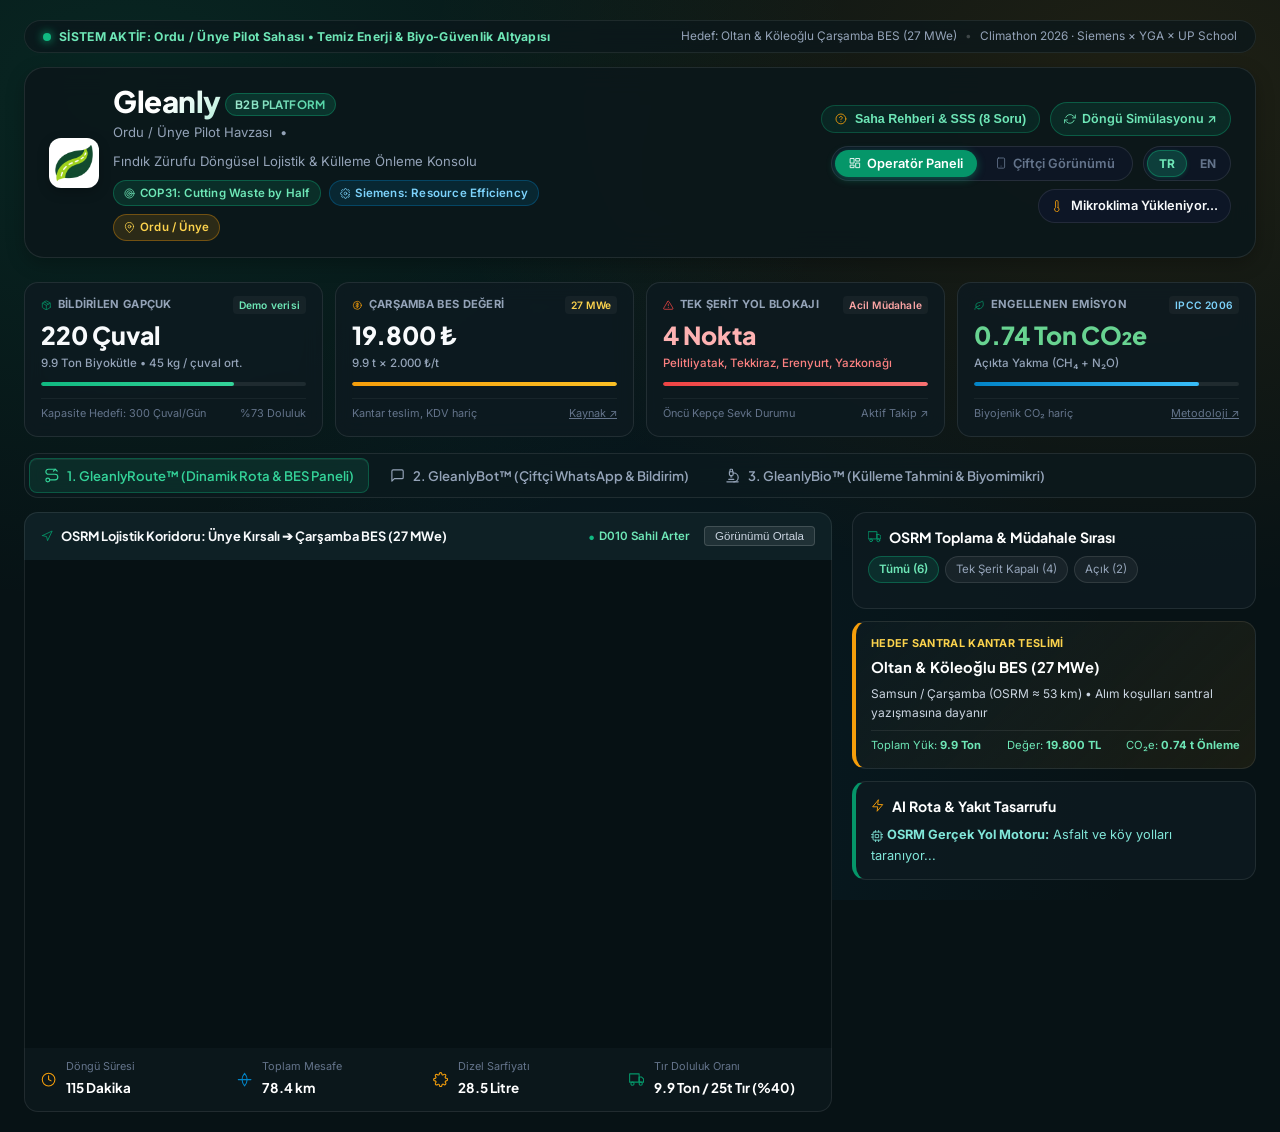
==== src/index.html @ 8cf4d1bd "feat: rename project to Gleanly with new logo and planning docs" ====
<!DOCTYPE html>
<html lang="tr">
<head>
    <meta charset="UTF-8">
    <meta name="viewport" content="width=device-width, initial-scale=1.0">
    <title>Gleanly | Tarımsal Atık Lojistiği ve Külleme Erken Uyarı Platformu</title>
    
    <!-- Favicon -->
    <link rel="icon" type="image/png" href="assets/logo.png">

    <!-- Leaflet CSS (Açık Kaynak Harita - Sıfır Token) -->
    <link rel="stylesheet" href="https://unpkg.com/leaflet@1.9.4/dist/leaflet.css" integrity="sha256-p4NxAoJBhIIN+hmNHrzRCf9tD/miZyoHS5obTRR9BMY=" crossorigin=""/>
    
    <!-- CSS Stilleri (Modüler Mimari Master Entrypoint) -->
    <link rel="stylesheet" href="css/style.css">
</head>
<body>

    <div class="container">
        
        <!-- Üst Kurumsal Durum Şeridi (B2B Canlı Sistem Göstergesi) -->
        <div class="system-status-bar">
            <div class="status-badge-live">
                <span class="live-dot"></span>
                <span data-i18n="system_status">SİSTEM AKTİF: Ordu / Ünye Pilot Sahası • Temiz Enerji & Biyo-Güvenlik Altyapısı</span>
            </div>
            <div class="status-partners">
                <span data-i18n="partner_bes">Hedef: Oltan & Köleoğlu Çarşamba BES (27 MWe)</span>
                <span class="sep">•</span>
                <span data-i18n="protocol">Climathon 2026 · Siemens × YGA × UP School</span>
            </div>
        </div>

        <!-- Üst Başlık & Marka & Rol Seçici -->
        <header class="app-header">
            <div class="brand-wrapper">
                <img src="assets/logo.png" alt="Gleanly Logo" class="brand-logo-img">
                <div>
                    <h1 class="brand-title">
                        Gleanly
                        <span style="font-size:0.72rem; vertical-align:middle; background:rgba(16,185,129,0.18); border:1px solid rgba(16,185,129,0.35); color:#6EE7B7; padding:3px 9px; border-radius:12px; font-weight:700; letter-spacing:0.4px;">B2B PLATFORM</span>
                    </h1>
                    <p class="brand-subtitle" data-i18n="brand_subtitle">
                        <span>Ordu / Ünye Pilot Havzası</span>
                        <span>•</span>
                        <span>Fındık Zürufu Döngüsel Lojistik & Külleme Önleme Konsolu</span>
                    </p>
                    <div class="brand-badges">
                        <span class="badge badge-cop">
                            <svg class="icon-svg sm" viewBox="0 0 24 24"><circle cx="12" cy="12" r="10"></circle><circle cx="12" cy="12" r="6"></circle><circle cx="12" cy="12" r="2"></circle></svg>
                            <span>COP31: Cutting Waste by Half</span>
                        </span>
                        <span class="badge badge-siemens">
                            <svg class="icon-svg sm" viewBox="0 0 24 24"><circle cx="12" cy="12" r="3"></circle><path d="M19.4 15a1.65 1.65 0 0 0 .33 1.82l.06.06a2 2 0 0 1 0 2.83 2 2 0 0 1-2.83 0l-.06-.06a1.65 1.65 0 0 0-1.82-.33 1.65 1.65 0 0 0-1 1.51V21a2 2 0 0 1-2 2 2 2 0 0 1-2-2v-.09A1.65 1.65 0 0 0 9 19.4a1.65 1.65 0 0 0-1.82.33l-.06.06a2 2 0 0 1-2.83 0 2 2 0 0 1 0-2.83l.06-.06a1.65 1.65 0 0 0 .33-1.82 1.65 1.65 0 0 0-1.51-1H3a2 2 0 0 1-2-2 2 2 0 0 1 2-2h.09A1.65 1.65 0 0 0 4.6 9a1.65 1.65 0 0 0-.33-1.82l-.06-.06a2 2 0 0 1 0-2.83 2 2 0 0 1 2.83 0l.06.06a1.65 1.65 0 0 0 1.82.33H9a1.65 1.65 0 0 0 1-1.51V3a2 2 0 0 1 2-2 2 2 0 0 1 2 2v.09a1.65 1.65 0 0 0 1 1.51 1.65 1.65 0 0 0 1.82-.33l.06-.06a2 2 0 0 1 2.83 0 2 2 0 0 1 0 2.83l-.06.06a1.65 1.65 0 0 0-.33 1.82V9a1.65 1.65 0 0 0 1.51 1H21a2 2 0 0 1 2 2 2 2 0 0 1-2 2h-.09a1.65 1.65 0 0 0-1.51 1z"></path></svg>
                            <span>Siemens: Resource Efficiency</span>
                        </span>
                        <span class="badge badge-unye">
                            <svg class="icon-svg sm" viewBox="0 0 24 24"><path d="M21 10c0 7-9 13-9 13s-9-6-9-13a9 9 0 0 1 18 0z"></path><circle cx="12" cy="10" r="3"></circle></svg>
                            <span>Ordu / Ünye</span>
                        </span>
                    </div>
                </div>
            </div>

            <div class="header-right-controls">
                <div style="display:flex; align-items:center; gap:10px; flex-wrap:wrap; justify-content:flex-end;">
                    <!-- Bilgi Merkezi & SSS Butonu -->
                    <button class="btn-faq-trigger" id="btn-open-faq" onclick="window.openFaqModal(true)">
                        <svg class="icon-svg sm accent-amber" viewBox="0 0 24 24"><circle cx="12" cy="12" r="10"></circle><path d="M9.09 9a3 3 0 0 1 5.83 1c0 2-3 3-3 3"></path><line x1="12" y1="17" x2="12.01" y2="17"></line></svg>
                        <span data-i18n="btn_faq">Saha Rehberi & SSS</span>
                    </button>

                    <!-- İnteraktif Döngü Simülasyonu Butonu -->
                    <a href="simulasyon.html" target="_blank" class="btn-faq-trigger" style="text-decoration:none; display:inline-flex; align-items:center; gap:6px; background:rgba(16,185,129,0.12); border:1px solid rgba(16,185,129,0.35); color:#6EE7B7;">
                        <svg class="icon-svg sm" viewBox="0 0 24 24"><polyline points="23 4 23 10 17 10"></polyline><polyline points="1 20 1 14 7 14"></polyline><path d="M3.51 9a9 9 0 0 1 14.85-3.36L23 10M1 14l4.64 4.36A9 9 0 0 0 20.49 15"></path></svg>
                        <span>Döngü Simülasyonu ↗</span>
                    </a>

                    <!-- Rol Değiştirici (Jüri için Hızlı Deneyim) -->
                    <div class="role-switcher-container">
                        <button class="role-btn active" id="role-operator-btn" onclick="switchRole('operator')">
                            <svg class="icon-svg sm" viewBox="0 0 24 24"><rect x="3" y="3" width="7" height="9"></rect><rect x="14" y="3" width="7" height="5"></rect><rect x="14" y="12" width="7" height="9"></rect><rect x="3" y="16" width="7" height="5"></rect></svg>
                            <span data-i18n="role_operator">Operatör Paneli</span>
                        </button>
                        <button class="role-btn" id="role-farmer-btn" onclick="switchRole('farmer')">
                            <svg class="icon-svg sm" viewBox="0 0 24 24"><rect x="5" y="2" width="14" height="20" rx="2" ry="2"></rect><line x1="12" y1="18" x2="12.01" y2="18"></line></svg>
                            <span data-i18n="role_farmer">Çiftçi Görünümü</span>
                        </button>
                    </div>

                    <!-- Dil Seçici (TR / EN) -->
                    <div class="lang-toggle-container">
                        <button class="lang-btn active" id="lang-btn-tr" onclick="window.switchLanguage('tr')">TR</button>
                        <button class="lang-btn" id="lang-btn-en" onclick="window.switchLanguage('en')">EN</button>
                    </div>
                </div>

                <!-- Canlı Hava Durumu Çipi -->
                <div id="weather-badge">
                    <div class="weather-chip">
                        <svg class="icon-svg sm accent-amber" viewBox="0 0 24 24"><path d="M14 14.76V3.5a2.5 2.5 0 0 0-5 0v11.26a4.5 4.5 0 1 0 5 0z"></path></svg>
                        <span>Mikroklima Yükleniyor...</span>
                    </div>
                </div>
            </div>
        </header>

        <!-- KPI / Metrik Kartları (B2B Zenginleştirilmiş) -->
        <section class="kpi-grid">
            <div class="kpi-card">
                <div class="kpi-header-row">
                    <div class="kpi-label">
                        <svg class="icon-svg sm accent-green" viewBox="0 0 24 24"><line x1="16.5" y1="9.4" x2="7.5" y2="4.21"></line><path d="M21 16V8a2 2 0 0 0-1-1.73l-7-4a2 2 0 0 0-2 0l-7 4A2 2 0 0 0 3 8v8a2 2 0 0 0 1 1.73l7 4a2 2 0 0 0 2 0l7-4A2 2 0 0 0 21 16z"></path><polyline points="3.27 6.96 12 12.01 20.73 6.96"></polyline><line x1="12" y1="22.08" x2="12" y2="12"></line></svg>
                        <span>Bildirilen Gapçuk</span>
                    </div>
                    <span class="kpi-pill green">Demo verisi</span>
                </div>
                <div class="kpi-value" id="metric-sacks">220 Çuval</div>
                <div class="kpi-subtext" id="metric-tons">9.9 Ton Biyokütle • 45 kg / çuval ort.</div>
                <div class="kpi-progress-bar"><div class="kpi-progress-fill" style="width: 73%;"></div></div>
                <div class="kpi-footer-meta"><span>Kapasite Hedefi: 300 Çuval/Gün</span><span>%73 Doluluk</span></div>
            </div>

            <div class="kpi-card">
                <div class="kpi-header-row">
                    <div class="kpi-label">
                        <svg class="icon-svg sm accent-amber" viewBox="0 0 24 24"><circle cx="12" cy="12" r="9"></circle><path d="M12 7v10M9 9.5c0-1.4 1.3-2.5 3-2.5s3 1.1 3 2.5c0 2.5-6 1.5-6 4s1.3 2.5 3 2.5 3-1.1 3-2.5"></path></svg>
                        <span>Çarşamba BES Değeri</span>
                    </div>
                    <span class="kpi-pill amber">27 MWe</span>
                </div>
                <div class="kpi-value" id="metric-val-tl">19.800 ₺</div>
                <div class="kpi-subtext" id="metric-val-usd">9.9 t × 2.000 ₺/t</div>
                <div class="kpi-progress-bar"><div class="kpi-progress-fill" style="width: 100%; background:linear-gradient(90deg, #F59E0B, #FBBF24);"></div></div>
                <div class="kpi-footer-meta"><span>Kantar teslim, KDV hariç</span><a href="kaynakca.html#d-fiyat" target="_blank" rel="noopener noreferrer" style="color:inherit;">Kaynak ↗</a></div>
            </div>

            <div class="kpi-card">
                <div class="kpi-header-row">
                    <div class="kpi-label">
                        <svg class="icon-svg sm accent-red" viewBox="0 0 24 24"><path d="M10.29 3.86L1.82 18a2 2 0 0 0 1.71 3h16.94a2 2 0 0 0 1.71-3L13.71 3.86a2 2 0 0 0-3.42 0z"></path><line x1="12" y1="9" x2="12" y2="13"></line><line x1="12" y1="17" x2="12.01" y2="17"></line></svg>
                        <span>Tek Şerit Yol Blokajı</span>
                    </div>
                    <span class="kpi-pill red">Acil Müdahale</span>
                </div>
                <div class="kpi-value" id="metric-road-blocked" style="color:#FEB2B2;">4 Nokta</div>
                <div class="kpi-subtext" style="color:#FC8181;">Pelitliyatak, Tekkiraz, Erenyurt, Yazkonağı</div>
                <div class="kpi-progress-bar"><div class="kpi-progress-fill" style="width: 100%; background:linear-gradient(90deg, #EF4444, #F87171);"></div></div>
                <div class="kpi-footer-meta"><span>Öncü Kepçe Sevk Durumu</span><span>Aktif Takip ↗</span></div>
            </div>

            <div class="kpi-card">
                <div class="kpi-header-row">
                    <div class="kpi-label">
                        <svg class="icon-svg sm accent-green" viewBox="0 0 24 24"><path d="M11 20A7 7 0 0 1 9.8 6.1C15.5 5 17 4.48 19 2c1 2 2 4.18 2 8 0 5.5-4.78 10-10 10Z"></path><path d="M2 21c0-3 1.85-5.36 5.08-6C9.5 14.52 12 13 13 12"></path></svg>
                        <span>Engellenen Emisyon</span>
                    </div>
                    <span class="kpi-pill blue">IPCC 2006</span>
                </div>
                <div class="kpi-value" id="metric-co2" style="color:#68D391;">0.74 Ton CO₂e</div>
                <div class="kpi-subtext">Açıkta Yakma (CH₄ + N₂O)</div>
                <div class="kpi-progress-bar"><div class="kpi-progress-fill" style="width: 85%; background:linear-gradient(90deg, #0284C7, #38BDF8);"></div></div>
                <div class="kpi-footer-meta"><span>Biyojenik CO₂ hariç</span><a href="kaynakca.html#d-co2" target="_blank" rel="noopener noreferrer" style="color:inherit;">Metodoloji ↗</a></div>
            </div>
        </section>

        <!-- Tab Butonları -->
        <nav class="tabs-nav">
            <button class="tab-btn active" data-target="tab-operator" id="tab-btn-operator">
                <svg class="icon-svg" viewBox="0 0 24 24"><circle cx="6" cy="19" r="3"></circle><path d="M9 19h8.5a4.5 4.5 0 0 0 0-9H7a4 4 0 0 1 0-8h11"></path><polyline points="15 5 18 2 21 5"></polyline></svg>
                <span>1. GleanlyRoute™ (Dinamik Rota & BES Paneli)</span>
            </button>
            <button class="tab-btn" data-target="tab-farmer" id="tab-btn-farmer">
                <svg class="icon-svg" viewBox="0 0 24 24"><path d="M21 15a2 2 0 0 1-2 2H7l-4 4V5a2 2 0 0 1 2-2h14a2 2 0 0 1 2 2z"></path></svg>
                <span>2. GleanlyBot™ (Çiftçi WhatsApp & Bildirim)</span>
            </button>
            <button class="tab-btn" data-target="tab-disease" id="tab-btn-disease">
                <svg class="icon-svg" viewBox="0 0 24 24"><path d="M6 18h8"></path><path d="M3 22h18"></path><path d="M14 22a7 7 0 1 0 0-14h-1"></path><path d="M9 14h2"></path><path d="M9 12a2 2 0 0 1-2-2V6h6v4a2 2 0 0 1-2 2Z"></path><path d="M12 6V3a1 1 0 0 0-1-1H9a1 1 0 0 0-1 1v3"></path></svg>
                <span>3. GleanlyBio™ (Külleme Tahmini & Biyomimikri)</span>
            </button>
        </nav>

        <!-- ============================================== -->
        <!-- TAB 1: OPERATÖR PANELİ & OSRM GERÇEK HARİTA    -->
        <!-- ============================================== -->
        <div id="tab-operator" class="tab-content active">
            <div class="map-layout">
                <!-- Gerçek Harita ve Telemetri Kolonu -->
                <div class="map-view-column">
                    <div class="map-header-bar">
                        <div class="map-header-title">
                            <svg class="icon-svg sm accent-green" viewBox="0 0 24 24"><polygon points="3 11 22 2 13 21 11 13 3 11"></polygon></svg>
                            <span>OSRM Lojistik Koridoru: Ünye Kırsalı ➔ Çarşamba BES (27 MWe)</span>
                        </div>
                        <div class="map-header-tags">
                            <span class="tag-corridor">D010 Sahil Arter</span>
                            <button class="btn-center-map" id="btn-recenter-map">Görünümü Ortala</button>
                        </div>
                    </div>

                    <div id="map" class="map-container"></div>

                    <div class="map-telemetry-bar">
                        <div class="telemetry-item">
                            <svg class="icon-svg sm accent-amber" viewBox="0 0 24 24"><circle cx="12" cy="12" r="10"></circle><polyline points="12 6 12 12 16 14"></polyline></svg>
                            <div>
                                <small data-i18n="telemetry_cycle">Döngü Süresi</small>
                                <strong id="telemetry-cycle-time">115 Dakika</strong>
                            </div>
                        </div>
                        <div class="telemetry-item">
                            <svg class="icon-svg sm accent-blue" viewBox="0 0 24 24"><line x1="2" y1="12" x2="22" y2="12"></line><path d="M12 2a15.3 15.3 0 0 1 4 10 15.3 15.3 0 0 1-4 10 15.3 15.3 0 0 1-4-10 15.3 15.3 0 0 1 4-10z"></path></svg>
                            <div>
                                <small data-i18n="telemetry_distance">Toplam Mesafe</small>
                                <strong id="telemetry-distance">78.4 km</strong>
                            </div>
                        </div>
                        <div class="telemetry-item">
                            <svg class="icon-svg sm accent-amber" viewBox="0 0 24 24"><path d="M19.4 15a1.65 1.65 0 0 0 .33 1.82l.06.06a2 2 0 0 1 0 2.83 2 2 0 0 1-2.83 0l-.06-.06a1.65 1.65 0 0 0-1.82-.33 1.65 1.65 0 0 0-1 1.51V21a2 2 0 0 1-2 2 2 2 0 0 1-2-2v-.09A1.65 1.65 0 0 0 9 19.4a1.65 1.65 0 0 0-1.82.33l-.06.06a2 2 0 0 1-2.83 0 2 2 0 0 1 0-2.83l.06-.06a1.65 1.65 0 0 0 .33-1.82 1.65 1.65 0 0 0-1.51-1H3a2 2 0 0 1-2-2 2 2 0 0 1 2-2h.09A1.65 1.65 0 0 0 4.6 9a1.65 1.65 0 0 0-.33-1.82l-.06-.06a2 2 0 0 1 0-2.83 2 2 0 0 1 2.83 0l.06.06a1.65 1.65 0 0 0 1.82.33H9a1.65 1.65 0 0 0 1-1.51V3a2 2 0 0 1 2-2 2 2 0 0 1 2 2v.09a1.65 1.65 0 0 0 1 1.51 1.65 1.65 0 0 0 1.82-.33l.06-.06a2 2 0 0 1 2.83 0 2 2 0 0 1 0 2.83l-.06.06a1.65 1.65 0 0 0-.33 1.82V9a1.65 1.65 0 0 0 1.51 1H21a2 2 0 0 1 2 2 2 2 0 0 1-2 2h-.09a1.65 1.65 0 0 0-1.51 1z"></path></svg>
                            <div>
                                <small data-i18n="telemetry_diesel">Dizel Sarfiyatı</small>
                                <strong id="telemetry-diesel">28.5 Litre</strong>
                            </div>
                        </div>
                        <div class="telemetry-item">
                            <svg class="icon-svg sm accent-green" viewBox="0 0 24 24"><rect x="1" y="3" width="15" height="13"></rect><polygon points="16 8 20 8 23 11 23 16 16 16 16 8"></polygon><circle cx="5.5" cy="18.5" r="2.5"></circle><circle cx="18.5" cy="18.5" r="2.5"></circle></svg>
                            <div>
                                <small data-i18n="telemetry_truck">Filo Taşıma Kapasitesi</small>
                                <strong id="telemetry-truck-load">9.9 Ton / 25t Tır (%40)</strong>
                            </div>
                        </div>
                    </div>
                </div>

                <!-- Harita Yan Paneli -->
                <div class="map-sidebar">
                    <div class="sidebar-card">
                        <h4>
                            <svg class="icon-svg sm accent-green" viewBox="0 0 24 24"><rect x="1" y="3" width="15" height="13"></rect><polygon points="16 8 20 8 23 11 23 16 16 16 16 8"></polygon><circle cx="5.5" cy="18.5" r="2.5"></circle><circle cx="18.5" cy="18.5" r="2.5"></circle></svg>
                            <span>OSRM Toplama & Müdahale Sırası</span>
                        </h4>

                        <!-- Durak Filtreleri -->
                        <div class="sidebar-filter-row">
                            <span class="filter-chip active">Tümü (6)</span>
                            <span class="filter-chip">Tek Şerit Kapalı (4)</span>
                            <span class="filter-chip">Açık (2)</span>
                        </div>

                        <div class="timeline-container" id="route-timeline-list">
                            <!-- JS ile sıralı duraklar (#1, #2...) eklenecek -->
                        </div>
                    </div>

                    <!-- Hedef Santral Kantar Teslim Özeti -->
                    <div class="sidebar-card" style="border-left: 4px solid var(--accent-amber); background: linear-gradient(135deg, rgba(13,27,32,0.95) 0%, rgba(245,158,11,0.08) 100%);">
                        <div style="font-size:0.68rem; color:#FCD34D; font-weight:700; text-transform:uppercase; letter-spacing:0.3px; margin-bottom:4px;">Hedef Santral Kantar Teslimi</div>
                        <h4 style="margin:0 0 4px 0; font-size:0.92rem; color:#FFFFFF;">Oltan & Köleoğlu BES (27 MWe)</h4>
                        <p style="font-size:0.75rem; color:#CBD5E1; margin:0 0 8px 0;">Samsun / Çarşamba (OSRM ≈ 53 km) • Alım koşulları santral yazışmasına dayanır</p>
                        <div style="display:flex; justify-content:space-between; font-size:0.7rem; color:#6EE7B7; border-top:1px solid rgba(255,255,255,0.08); padding-top:6px;">
                            <span>Toplam Yük: <strong>9.9 Ton</strong></span>
                            <span>Değer: <strong>19.800 TL</strong></span>
                            <span>CO₂e: <strong>0.74 t Önleme</strong></span>
                        </div>
                    </div>

                    <div class="sidebar-card" style="border-left: 4px solid var(--primary);">
                        <h4>
                            <svg class="icon-svg sm accent-amber" viewBox="0 0 24 24"><polygon points="13 2 3 14 12 14 11 22 21 10 12 10 13 2"></polygon></svg>
                            <span>AI Rota & Yakıt Tasarrufu</span>
                        </h4>
                        <p id="ai-route-info" style="font-size:0.8rem; color:#81E6D9;">
                            <svg class="icon-svg sm" viewBox="0 0 24 24"><rect x="4" y="4" width="16" height="16" rx="2"></rect><rect x="9" y="9" width="6" height="6"></rect><line x1="9" y1="1" x2="9" y2="4"></line><line x1="15" y1="1" x2="15" y2="4"></line><line x1="9" y1="20" x2="9" y2="23"></line><line x1="15" y1="20" x2="15" y2="23"></line><line x1="20" y1="9" x2="23" y2="9"></line><line x1="20" y1="14" x2="23" y2="14"></line><line x1="1" y1="9" x2="4" y2="9"></line><line x1="1" y1="14" x2="4" y2="14"></line></svg>
                            <strong>OSRM Gerçek Yol Motoru:</strong> Asfalt ve köy yolları taranıyor...
                        </p>
                    </div>
                </div>
            </div>
        </div>

        <!-- ============================================== -->
        <!-- TAB 2: ÇİFTÇİ BİLDİRİM & WHATSAPP SİMÜLATÖRÜ  -->
        <!-- ============================================== -->
        <div id="tab-farmer" class="tab-content">
            <div class="two-col-layout">
                <!-- Sol Kolon: Çiftçi Formu -->
                <div class="panel-card">
                    <h3 class="panel-title">
                        <svg class="icon-svg accent-green" viewBox="0 0 24 24"><path d="M14 2H6a2 2 0 0 0-2 2v16a2 2 0 0 0 2 2h12a2 2 0 0 0 2-2V8z"></path><polyline points="14 2 14 8 20 8"></polyline><line x1="12" y1="18" x2="12" y2="12"></line><line x1="9" y1="15" x2="15" y2="15"></line></svg>
                        <span>Yeni Gapçuk Bildirimi Yap</span>
                    </h3>
                    <p class="panel-desc">Çiftçi karmaşık mobil uygulamalar indirmeden patoz bittiğinde tek tıkla konum atar.</p>

                    <form id="farmer-report-form">
                        <div class="form-group">
                            <label for="form-farmer">Ad Soyad / Hane Temsilcisi</label>
                            <input type="text" id="form-farmer" class="form-control" placeholder="Örn: Kemal Şensoy" required>
                        </div>

                        <div class="form-group">
                            <div style="display:flex; justify-content:space-between; align-items:center; margin-bottom:5px;">
                                <label for="form-village" style="margin-bottom:0;">Bulunduğunuz Köy / Mahalle</label>
                                <button type="button" id="btn-toggle-custom-village" onclick="window.toggleCustomVillageInput()" style="background:transparent; border:none; color:#6EE7B7; font-size:0.75rem; font-weight:600; cursor:pointer; text-decoration:underline;">+ Farklı Köy Yaz</button>
                            </div>
                            <select id="form-village" class="form-control" onchange="window.handleVillageSelectChange(this)">
                                <option value="Dereköy / Kadıhan Mah." selected>Dereköy / Kadıhan Mah.</option>
                                <option value="Yazkonağı Köyü">Yazkonağı Köyü</option>
                                <option value="Tekkiraz Mahallesi">Tekkiraz Mahallesi</option>
                                <option value="Yeşilkent Köyü">Yeşilkent Köyü</option>
                                <option value="Pelitliyatak Köyü">Pelitliyatak Köyü</option>
                                <option value="İnkur Mahallesi">İnkur Mahallesi</option>
                                <option value="Erenyurt Köyü">Erenyurt Köyü</option>
                                <option value="Fevzi Çakmak Mah.">Fevzi Çakmak Mah.</option>
                                <option value="__custom__">+ Listede Olmayan Köy Ekle...</option>
                            </select>
                            <div id="custom-village-wrap" style="display:none; margin-top:8px;">
                                <input type="text" id="form-custom-village" class="form-control" placeholder="Örn: Dereköy / Kadıhan Mahallesi">
                            </div>
                        </div>

                        <div class="form-group">
                            <label for="form-sacks">Tahmini Gapçuk Çuval Sayısı</label>
                            <input type="number" id="form-sacks" class="form-control" min="5" max="150" value="30">
                        </div>

                        <div class="form-group">
                            <label>Köy Yolu Durumu</label>
                            <div style="display:flex; flex-direction:column; gap:8px; margin-top:6px;">
                                <label style="display:flex; align-items:center; gap:8px; font-weight:normal; cursor:pointer;">
                                    <input type="radio" name="road-status" value="blocked" checked> 
                                    <span>
                                        <svg class="icon-svg sm accent-red" viewBox="0 0 24 24"><path d="M10.29 3.86L1.82 18a2 2 0 0 0 1.71 3h16.94a2 2 0 0 0 1.71-3L13.71 3.86a2 2 0 0 0-3.42 0z"></path><line x1="12" y1="9" x2="12" y2="13"></line><line x1="12" y1="17" x2="12.01" y2="17"></line></svg>
                                        Tek şeritli köy yolu tıkalı (Acil kaldırılmalı)
                                    </span>
                                </label>
                                <label style="display:flex; align-items:center; gap:8px; font-weight:normal; cursor:pointer;">
                                    <input type="radio" name="road-status" value="courtyard"> 
                                    <span>
                                        <svg class="icon-svg sm accent-green" viewBox="0 0 24 24"><path d="M3 9l9-7 9 7v11a2 2 0 0 1-2 2H5a2 2 0 0 1-2-2z"></path><polyline points="9 22 9 12 15 12 15 22"></polyline></svg>
                                        Harman avlusu önünde
                                    </span>
                                </label>
                            </div>
                        </div>

                        <button type="submit" class="btn-primary" id="btn-submit-report">
                            <svg class="icon-svg" viewBox="0 0 24 24"><line x1="22" y1="2" x2="11" y2="13"></line><polygon points="22 2 15 22 11 13 2 9 22 2"></polygon></svg>
                            <span>Gapçuk Bildirimini Gönder (Rotaya Ekle)</span>
                        </button>
                    </form>
                </div>

                <!-- Sağ Kolon: WhatsApp Asistan Simülatörü -->
                <div class="panel-card">
                    <h3 class="panel-title">
                        <svg class="icon-svg accent-green" viewBox="0 0 24 24"><path d="M21 15a2 2 0 0 1-2 2H7l-4 4V5a2 2 0 0 1 2-2h14a2 2 0 0 1 2 2z"></path></svg>
                        <span>WhatsApp AI Asistanı Canlı Simülasyonu</span>
                    </h3>
                    <p class="panel-desc">Atığı yakmadan teslim etmeyi kolaylaştıran örnek diyalog akışı:</p>

                    <div class="whatsapp-phone-frame">
                        <div class="whatsapp-header">
                            <div class="whatsapp-avatar"><img src="assets/logo.png" alt="Gleanly"></div>
                            <div class="whatsapp-chat-info">
                                <h5>Gleanly Toplama Asistanı</h5>
                                <p>Çevrimiçi | Ünye Ziraat Odası</p>
                            </div>
                        </div>

                        <div class="whatsapp-chat-body" id="whatsapp-messages">
                            <div class="chat-bubble farmer-bubble">
                                <span class="chat-sender">Mustafa Yılmaz (Yazkonağı):</span>
                                <p>Selamün aleyküm, Yazkonağı cami yukarısında patoz bitti. Yolu kapattık, 35 çuval gapçuk var. Traktör ne zaman gelir?</p>
                                <span class="chat-time">10:30</span>
                            </div>
                            <div class="chat-bubble bot-bubble">
                                <span class="chat-sender">Gleanly Asistanı:</span>
                                <p>Aleyküm selam Mustafa Dayı! Bildirimin alındı. <strong>Durak #1</strong> olarak Ziraat Odası dinamik toplama rotasına eklendi.<br/><br/>
                                <strong>Toplama Ekibi:</strong> Yarın 11:30 - 13:00 arası Yazkonağı hattında olacak.<br/>
                                <strong>Hava Uyarısı:</strong> Gece nem %85'e çıkıyor. Lütfen gapçuğu ateşe verme ve bahçedeki fındık ocaklarına dökme (külleme riski var).</p>
                                <span class="chat-time">10:31</span>
                            </div>
                            <div class="chat-bubble farmer-bubble">
                                <span class="chat-sender">Mustafa Yılmaz:</span>
                                <p>Tamamdır, yolu açacaklarsa bekletiyorum, yakmıyorum. Teşekkürler.</p>
                                <span class="chat-time">10:32</span>
                            </div>
                        </div>

                        <!-- Hızlı Çiftçi Diyalog Butonları (Jüri Simülasyonu) -->
                        <div class="whatsapp-quick-actions">
                            <span class="quick-title">
                                <svg class="icon-svg sm" viewBox="0 0 24 24"><polygon points="13 2 3 14 12 14 11 22 21 10 12 10 13 2"></polygon></svg>
                                <span>Hızlı Çiftçi Soruları (Tıkla ve AI Yanıtını Gör):</span>
                            </span>
                            <div class="quick-btns-row">
                                <button type="button" class="quick-btn" onclick="window.askBotQuestion('weather')">
                                    <svg class="icon-svg sm" viewBox="0 0 24 24"><path d="M17.5 19H9a7 7 0 1 1 6.71-9h1.79a4.5 4.5 0 1 1 0 9Z"></path><line x1="8" y1="19" x2="6" y2="22"></line><line x1="12" y1="19" x2="10" y2="22"></line><line x1="16" y1="19" x2="14" y2="22"></line></svg>
                                    <span>Hava yağmurlu, ne yapayım?</span>
                                </button>
                                <button type="button" class="quick-btn" onclick="window.askBotQuestion('eta')">
                                    <svg class="icon-svg sm" viewBox="0 0 24 24"><rect x="1" y="3" width="15" height="13"></rect><polygon points="16 8 20 8 23 11 23 16 16 16 16 8"></polygon><circle cx="5.5" cy="18.5" r="2.5"></circle><circle cx="18.5" cy="18.5" r="2.5"></circle></svg>
                                    <span>Kamyon nerede, gecikir mi?</span>
                                </button>
                                <button type="button" class="quick-btn" onclick="window.askBotQuestion('road')">
                                    <svg class="icon-svg sm" viewBox="0 0 24 24"><path d="M10.29 3.86L1.82 18a2 2 0 0 0 1.71 3h16.94a2 2 0 0 0 1.71-3L13.71 3.86a2 2 0 0 0-3.42 0z"></path><line x1="12" y1="9" x2="12" y2="13"></line><line x1="12" y1="17" x2="12.01" y2="17"></line></svg>
                                    <span>Yol tamamen kapandı, acil!</span>
                                </button>
                            </div>
                        </div>
                    </div>
                </div>
            </div>
        </div>

        <!-- ============================================== -->
        <!-- TAB 3: AI KÜLLEME TAHMİNİ & BİYOMİMİKRİ       -->
        <!-- ============================================== -->
        <div id="tab-disease" class="tab-content">
            <div class="two-col-layout">
                <!-- Sol: Mikroklima ve Risk Motoru -->
                <div class="panel-card">
                    <h3 class="panel-title">
                        <svg class="icon-svg accent-amber" viewBox="0 0 24 24"><path d="M14 14.76V3.5a2.5 2.5 0 0 0-5 0v11.26a4.5 4.5 0 1 0 5 0z"></path></svg>
                        <span>Mikroklima Risk Analiz Motoru</span>
                    </h3>
                    <p class="panel-desc">Kamyonun hemen ulaşamadığı yerlerde külleme mantarı patlamasını önleyen tahmin modeli.</p>

                    <div id="risk-indicator" style="margin-bottom:20px;">
                        <!-- JS ile doldurulacak -->
                    </div>

                    <div id="risk-recommendation" style="background:rgba(255,255,255,0.05); padding:14px; border-radius:var(--radius-sm); font-size:0.85rem; border-left:4px solid var(--accent-orange); margin-bottom:20px;">
                        <!-- JS ile doldurulacak -->
                    </div>

                    <h4 style="font-size:0.95rem; color:#FFFFFF; margin-bottom:10px; display:flex; align-items:center; gap:8px;">
                        <svg class="icon-svg sm accent-red" viewBox="0 0 24 24"><path d="M10.29 3.86L1.82 18a2 2 0 0 0 1.71 3h16.94a2 2 0 0 0 1.71-3L13.71 3.86a2 2 0 0 0-3.42 0z"></path><line x1="12" y1="9" x2="12" y2="13"></line><line x1="12" y1="17" x2="12.01" y2="17"></line></svg>
                        <span>Neden Ham Halde Bahçeye Atılmamalı?</span>
                    </h4>
                    <ul style="font-size:0.85rem; color:var(--text-secondary); padding-left:18px; line-height:1.7;">
                        <li><strong>Yüksek C/N:</strong> Zürufun C/N oranı yaklaşık 33:1 olarak bildirilmiştir; literatürde doğrudan tarlaya uygulanması uygun bulunmamaktadır (<a href="kaynakca.html#k3" target="_blank" rel="noopener noreferrer">K3</a>).</li>
                        <li><strong>Külleme:</strong> <em>Erysiphe corylacearum</em> fındıkta önemli verim ve kalite kaybına yol açar (<a href="kaynakca.html#k7" target="_blank" rel="noopener noreferrer">K7</a>). Gapçuğun hastalık baskısına etkisi pilotta izlenecektir.</li>
                        <li><strong>Açıkta Yakma:</strong> Tarımsal atığın açıkta yakılması CH₄, N₂O ve CO açığa çıkarır (<a href="kaynakca.html#k5" target="_blank" rel="noopener noreferrer">K5</a>).</li>
                    </ul>
                </div>

                <!-- Sağ: Biyomimikri ve Ekonomik Değerleme -->
                <div class="panel-card">
                    <h3 class="panel-title">
                        <svg class="icon-svg accent-green" viewBox="0 0 24 24"><path d="M11 20A7 7 0 0 1 9.8 6.1C15.5 5 17 4.48 19 2c1 2 2 4.18 2 8 0 5.5-4.78 10-10 10Z"></path><path d="M2 21c0-3 1.85-5.36 5.08-6C9.5 14.52 12 13 13 12"></path></svg>
                        <span>Doğa Temelli Çözüm: GleanlyBio™</span>
                    </h3>
                    <p class="panel-desc">Mikrobiyal aktivatörle kompostlama yaklaşımı (süre pilotta ölçülecek):</p>

                    <div style="border-radius:var(--radius-md); overflow:hidden; margin-bottom:16px; height:140px; border:1px solid rgba(16,185,129,0.3);">
                        <img src="assets/faq/faq5_kompost.jpg" alt="Organik kompost" style="width:100%; height:100%; object-fit:cover;" loading="lazy">
                    </div>

                    <div style="background:rgba(15, 23, 42, 0.6); border:1px solid rgba(255, 255, 255, 0.08); border-left:3px solid #059669; padding:14px 16px; border-radius:var(--radius-md); margin-bottom:14px;">
                        <h4 style="color:#6EE7B7; font-size:0.9rem; margin-bottom:6px; display:flex; align-items:center; gap:8px;">
                            <svg class="icon-svg sm accent-green" viewBox="0 0 24 24"><path d="M22 11.08V12a10 10 0 1 1-5.93-9.14"></path><polyline points="22 4 12 14.01 9 11.01"></polyline></svg>
                            <span>Trichoderma ile Kompost Yaklaşımı</span>
                        </h4>
                        <ol style="font-size:0.8rem; color:#E2E8F0; padding-left:18px; line-height:1.55;">
                            <li><strong>Mikrobiyal Aktivatör:</strong> Trichoderma bazlı kompost aktivatörlerinin pirinç samanı ve bitki materyali gibi substratlarda ayrışmayı hızlandırdığı bildirilmiştir (<a href="kaynakca.html#k9" target="_blank" rel="noopener noreferrer">K9</a>, <a href="kaynakca.html#k10" target="_blank" rel="noopener noreferrer">K10</a>).</li>
                            <li><strong>Pilot Hedefi:</strong> Zürufta doz ve süre henüz ölçülmedi; sıcaklık, nem ve olgunluk izlenerek belirlenecek.</li>
                            <li><strong>Köye Dönüş:</strong> Olgunlaşan kompost, dönüş seferinde çiftçiye ücretsiz ulaştırılır.</li>
                        </ol>
                    </div>

                    <div style="background:rgba(15, 23, 42, 0.6); border:1px solid rgba(255, 255, 255, 0.08); border-left:3px solid #D97706; padding:14px 16px; border-radius:var(--radius-md);">
                        <h4 style="color:#FCD34D; font-size:0.9rem; margin-bottom:6px; display:flex; align-items:center; gap:8px;">
                            <svg class="icon-svg sm accent-amber" viewBox="0 0 24 24"><line x1="18" y1="20" x2="18" y2="10"></line><line x1="12" y1="20" x2="12" y2="4"></line><line x1="6" y1="20" x2="6" y2="14"></line></svg>
                            <span>Enerji Değeri ve Pazar Bilgisi</span>
                        </h4>
                        <p style="font-size:0.8rem; color:#E2E8F0; line-height:1.5;">
                            Briketlenmiş zürufta alt ısıl değer 4.232 kcal/kg olarak ölçülmüştür (<a href="kaynakca.html#k1" target="_blank" rel="noopener noreferrer">K1</a>). Santral satın alma sorumlusuna göre (e-posta, 22 Ekim 2026) alım fiyatı 2.000 TL/ton + KDV, azami nem %35'tir; alım santralin kantarında yapılır, nakliyeyi tedarikçi üstlenir (<a href="kaynakca.html#d-fiyat" target="_blank" rel="noopener noreferrer">Kaynakça</a>).
                        </p>
                    </div>
                </div>
            <!-- Çiftçi & BES Kazan-Kazan Adil Matematik Modeli (Bölüm 5 Hesabı) -->
            <div class="panel-card" style="margin-top: 18px; border: 1px solid rgba(255, 255, 255, 0.08); background: var(--bg-card);">
                <div style="display:flex; justify-content:space-between; align-items:center; flex-wrap:wrap; gap:12px; margin-bottom:12px;">
                    <h3 class="panel-title" style="margin:0; font-size:1.05rem;">
                        <svg class="icon-svg accent-green" viewBox="0 0 24 24"><line x1="12" y1="1" x2="12" y2="23"></line><path d="M17 5H9.5a3.5 3.5 0 0 0 0 7h5a3.5 3.5 0 0 1 0 7H6"></path></svg>
                        <span>40 Çuval Gapçuk: Adil Çiftçi Teşviki & Birim Ekonomi Analizi</span>
                    </h3>
                    <span class="badge badge-cop" style="font-size:0.75rem;">Örnek Hesap • Varsayımlara Dayalı</span>
                </div>
                <p class="panel-desc" style="margin-bottom:12px;">
                    Çiftçiyi atığı yakmaya veya dereye dökmeye mecbur bırakmayan 4 bileşenli örnek değer takas modeli. Tutarlar varsayımdır ve pilotta doğrulanacaktır (<a href="kaynakca.html#d-ekonomi" target="_blank" rel="noopener noreferrer">Kaynakça</a>):
                </p>

                <div style="display:grid; grid-template-columns:repeat(auto-fit, minmax(220px, 1fr)); gap:12px; margin-bottom:14px;">
                    <div style="background:rgba(15,23,42,0.7); border:1px solid rgba(255,255,255,0.08); padding:12px 14px; border-radius:var(--radius-sm);">
                        <div style="font-size:0.72rem; color:#94A3B8; text-transform:uppercase; font-weight:700;">Girdi (Üretici Katkısı)</div>
                        <div style="font-size:1.1rem; font-weight:800; color:#FFFFFF; margin:3px 0;">40 Çuval Gapçuk</div>
                        <div style="font-size:0.75rem; color:#A7F3D0;">~1.800 kg çiğ harman zürufu yol kenarından teslim alınır.</div>
                    </div>
                    <div style="background:rgba(15,23,42,0.7); border:1px solid rgba(255,255,255,0.08); border-top:2px solid #059669; padding:12px 14px; border-radius:var(--radius-sm);">
                        <div style="font-size:0.72rem; color:#6EE7B7; text-transform:uppercase; font-weight:700;">1. Doğrudan Biyo-Gübre</div>
                        <div style="font-size:1.1rem; font-weight:800; color:#34D399; margin:3px 0;">2 Çuval (100 kg) Kompost</div>
                        <div style="font-size:0.75rem; color:#D1FAE5;">Ücretsiz kapıya teslim (Piyasa değeri: <strong>~1.200 ₺</strong>).</div>
                    </div>
                    <div style="background:rgba(15,23,42,0.7); border:1px solid rgba(255,255,255,0.08); border-top:2px solid #D97706; padding:12px 14px; border-radius:var(--radius-sm);">
                        <div style="font-size:0.72rem; color:#FCD34D; text-transform:uppercase; font-weight:700;">2. Ziraat Odası Kuponu</div>
                        <div style="font-size:1.1rem; font-weight:800; color:#FBBF24; margin:3px 0;">%30 İndirim Kuponu</div>
                        <div style="font-size:0.75rem; color:#FEF3C7;">Varsayımsal gübre fiyatı üzerinden <strong>~700 ₺</strong> tasarruf.</div>
                    </div>
                    <div style="background:rgba(15,23,42,0.7); border:1px solid rgba(255,255,255,0.08); border-top:2px solid #0284C7; padding:12px 14px; border-radius:var(--radius-sm);">
                        <div style="font-size:0.72rem; color:#7DD3FC; text-transform:uppercase; font-weight:700;">3. Nakliye & İlaç Tasarrufu</div>
                        <div style="font-size:1.1rem; font-weight:800; color:#38BDF8; margin:3px 0;">2.300 ₺ Dolaylı Kazanç</div>
                        <div style="font-size:0.75rem; color:#E0F2FE;">Harman taşıma (800 ₺) + ilaç tasarrufu (1.500 ₺), varsayım.</div>
                    </div>
                </div>

                <div style="background:rgba(15,23,42,0.85); border:1px solid rgba(16,185,129,0.3); padding:10px 16px; border-radius:var(--radius-sm); display:flex; justify-content:space-between; align-items:center; flex-wrap:wrap; gap:10px; margin-bottom:12px;">
                    <div>
                        <strong style="color:#FFFFFF; font-size:0.88rem;">Toplam Net Çiftçi Katma Değeri:</strong>
                        <span style="color:#6EE7B7; font-size:1.15rem; font-weight:800; margin-left:8px;">4.200 ₺ / Harman Sezonu</span>
                    </div>
                    <div style="font-size:0.75rem; color:#CBD5E1;">
                        Çarşamba BES Değeri: <strong>~3.600 ₺</strong> • Önlenen Sera Gazı: <strong>~0.14 Ton CO₂e</strong>
                    </div>
                </div>

                <!-- 2. Kasa Analizi: Toplama Filosu & Santral Nakit Akışı (10 Tonluk Günlük Ring) -->
                <div style="background:rgba(15,23,42,0.8); border:1px solid rgba(255,255,255,0.08); padding:12px 16px; border-radius:var(--radius-sm);">
                    <div style="display:flex; justify-content:space-between; align-items:center; flex-wrap:wrap; gap:8px; margin-bottom:8px;">
                        <span style="font-size:0.75rem; font-weight:700; color:#FCD34D; text-transform:uppercase; letter-spacing:0.3px;">
                            Filo İşletme Nakit Akışı (9,9 Ton / 220 Çuval Sefer, Varsayımlara Dayalı)
                        </span>
                        <span style="color:#FCD34D; font-size:0.72rem; padding:2px 6px;">
                            Kendi Kendini Finanse Eden Model
                        </span>
                    </div>
                    <div style="display:grid; grid-template-columns:repeat(auto-fit, minmax(200px, 1fr)); gap:10px; font-size:0.82rem;">
                        <div style="color:#E2E8F0;">
                            <span style="color:#94A3B8;">Santral Kantar Hasılatı:</span><br/>
                            <strong style="color:#34D399; font-size:1.05rem;">+19.800 ₺</strong> <small style="color:#6EE7B7;">(9,9 t x 2.000 ₺, KDV hariç)</small>
                        </div>
                        <div style="color:#E2E8F0;">
                            <span style="color:#94A3B8;">Dizel Yakıt & Operasyon:</span><br/>
                            <strong style="color:#F87171; font-size:1.05rem;">-3.500 ₺</strong> <small style="color:#FCA5A5;">(Dizel + şoför, varsayım)</small>
                        </div>
                        <div style="color:#E2E8F0;">
                            <span style="color:#94A3B8;">Biyo-Kompost Üretim Maliyeti:</span><br/>
                            <strong style="color:#F87171; font-size:1.05rem;">-100 ₺</strong> <small style="color:#FCA5A5;">(Kompost üretimi, varsayım)</small>
                        </div>
                        <div style="color:#E2E8F0; background:rgba(16,185,129,0.12); padding:6px 10px; border-radius:6px; border:1px solid rgba(16,185,129,0.3);">
                            <span style="color:#6EE7B7; font-weight:700;">Sefer Başı Net Kasa Kârı:</span><br/>
                            <strong style="color:#FFFFFF; font-size:1.15rem; font-weight:800;">+16.200 ₺ / Sefer</strong>
                        </div>
                    </div>
                </div>
            </div>

            <!-- Bilimsel Kaynakça & Doğrulama Raporları (Tab 3 Altı) -->
            <div class="references-container">
                <div class="references-header">
                    <h4>
                        <svg class="icon-svg accent-green" viewBox="0 0 24 24"><path d="M2 3h6a4 4 0 0 1 4 4v14a3 3 0 0 0-3-3H2z"></path><path d="M22 3h-6a4 4 0 0 0-4 4v14a3 3 0 0 1 3-3h7z"></path></svg>
                        <span>Kaynakça ve Doğrulama</span>
                    </h4>
                </div>
                <p class="references-sub">Rakamların dayanakları, kaynakta bulunamayanlar ve varsayımlar <a href="kaynakca.html" target="_blank" rel="noopener noreferrer" style="color:#6EE7B7;">Kaynakça ve Doğrulama</a> sayfasında listelenmiştir:</p>

                <div class="references-grid">
                    <div class="ref-item">
                        <div class="ref-org"><span>Ondokuz Mayıs Üniversitesi (K1, K2)</span></div>
                        <div class="ref-title">Fındık Zurufundan Yakıt Briketi</div>
                        <div class="ref-desc">Briketlenmiş fındık zurufunda alt ısıl değer 4.232 cal/g ölçülmüştür. Aynı ekip, Karadeniz Bölgesi'nde yılda yaklaşık 200 bin ton fındık atığı açığa çıktığını bildirmektedir.</div>
                        <a href="https://doi.org/10.7161/omuanajas.302527" target="_blank" rel="noopener noreferrer" class="ref-link">
                            <span>Makale (DOI)</span>
                            <svg class="icon-svg sm" viewBox="0 0 24 24"><path d="M18 13v6a2 2 0 0 1-2 2H5a2 2 0 0 1-2-2V8a2 2 0 0 1 2-2h6"></path><polyline points="15 3 21 3 21 9"></polyline><line x1="10" y1="14" x2="21" y2="3"></line></svg>
                        </a>
                    </div>
                    <div class="ref-item">
                        <div class="ref-org"><span>Ordu Üniversitesi (K3)</span></div>
                        <div class="ref-title">Fındık Atığı Ürünlerinin Değerlendirilmesi</div>
                        <div class="ref-desc">Zürufun C/N oranı yaklaşık 33:1, yıllık miktarı yaklaşık 500 bin ton olarak verilmektedir. Doğada kendi halinde ayrışması yaklaşık 2 yıl sürer.</div>
                        <a href="https://doi.org/10.29278/azd.1362301" target="_blank" rel="noopener noreferrer" class="ref-link">
                            <span>Makale (DOI)</span>
                            <svg class="icon-svg sm" viewBox="0 0 24 24"><path d="M18 13v6a2 2 0 0 1-2 2H5a2 2 0 0 1-2-2V8a2 2 0 0 1 2-2h6"></path><polyline points="15 3 21 3 21 9"></polyline><line x1="10" y1="14" x2="21" y2="3"></line></svg>
                        </a>
                    </div>
                    <div class="ref-item">
                        <div class="ref-org"><span>IPCC (K5, K6)</span></div>
                        <div class="ref-title">Tarımsal Atık Yakma Emisyonları</div>
                        <div class="ref-desc">Tarımsal atık yakmada CH₄ 2,7 g/kg ve N₂O 0,07 g/kg kuru madde; yanma faktörü 0,80. GWP100: CH₄ 28, N₂O 265. Sonuç yaklaşık 0,075 t CO₂e / ton atıktır (biyojenik CO₂ hariç).</div>
                        <a href="https://www.ipcc-nggip.iges.or.jp/public/2006gl/vol4.html" target="_blank" rel="noopener noreferrer" class="ref-link">
                            <span>IPCC 2006, Cilt 4</span>
                            <svg class="icon-svg sm" viewBox="0 0 24 24"><path d="M18 13v6a2 2 0 0 1-2 2H5a2 2 0 0 1-2-2V8a2 2 0 0 1 2-2h6"></path><polyline points="15 3 21 3 21 9"></polyline><line x1="10" y1="14" x2="21" y2="3"></line></svg>
                        </a>
                    </div>
                    <div class="ref-item">
                        <div class="ref-org"><span>Ordu Üniversitesi ve Fındık Araştırma Enstitüsü (K7, K8)</span></div>
                        <div class="ref-title">Fındıkta Külleme (Erysiphe corylacearum)</div>
                        <div class="ref-desc">Külleme hastalığı fındıkta önemli verim ve kalite kayıplarına neden olmaktadır. Makalelerde yüzde olarak bir kayıp oranı verilmemektedir.</div>
                        <a href="https://doi.org/10.29278/azd.656526" target="_blank" rel="noopener noreferrer" class="ref-link">
                            <span>Makale (DOI)</span>
                            <svg class="icon-svg sm" viewBox="0 0 24 24"><path d="M18 13v6a2 2 0 0 1-2 2H5a2 2 0 0 1-2-2V8a2 2 0 0 1 2-2h6"></path><polyline points="15 3 21 3 21 9"></polyline><line x1="10" y1="14" x2="21" y2="3"></line></svg>
                        </a>
                    </div>
                </div>
            </div>
        </div>

        <!-- Footer -->
        <footer class="app-footer">
            Climathon 2026 | Haftalık Görev 3: Build & Show | <strong>Taha Buğra Çiçek</strong> (Ünye / Ordu)<br/>
            Altyapı: Leaflet.js (OSRM Canlı Yol Navigasyonu) • Open-Meteo Canlı API • Modüler ES6 Mimarisi • <a href="kaynakca.html" target="_blank" rel="noopener noreferrer" style="color:inherit;">Kaynakça ve Doğrulama</a>
        </footer>

    </div>

    <!-- Toast Bildirimi -->
    <div id="toast" class="toast-msg"></div>

    <!-- ============================================== -->
    <!-- FAQ & ONBOARDING BİLGİ MERKEZİ MODALI (6 SORU) -->
    <!-- ============================================== -->
    <div id="faq-modal" class="modal-overlay" onclick="if(event.target === this) closeFaqModal()">
        <div class="modal-dialog">
            <div class="modal-header">
                <div class="modal-title-wrap">
                    <svg class="icon-svg md accent-green" viewBox="0 0 24 24"><circle cx="12" cy="12" r="10"></circle><path d="M9.09 9a3 3 0 0 1 5.83 1c0 2-3 3-3 3"></path><line x1="12" y1="17" x2="12.01" y2="17"></line></svg>
                    <div>
                        <h3>Gleanly Bilgi Merkezi & Saha Gerçekleri</h3>
                        <p id="modal-faq-subtitle">Jüri ve Değerlendiriciler İçin 3 Temel Saha Gerçeği (Giriş Rehberi)</p>
                    </div>
                </div>
                <button class="modal-close-btn" onclick="closeFaqModal()">&times;</button>
            </div>
            
            <div class="modal-body">
                <div class="faq-grid">
                    
                    <!-- Soru 1 -->
                    <div class="faq-card">
                        <div class="faq-card-media">
                            <img src="assets/faq/faq1_patoz.jpg" alt="Fındık Zürufu ve Harman Biyokütlesi" loading="lazy">
                            <span class="faq-card-badge">Briket alt ısıl değeri 4.232 kcal/kg</span>
                        </div>
                        <div class="faq-card-content">
                            <h4>1. Gapçuk (Züruf) Nedir ve Neden Değerlidir?</h4>
                            <p>
                                Fındığın hasat sonrası harman patozunda sert kabuktan ayrılan yeşil/kahverengi dış kabuğudur. Briketlenmiş halde <strong>alt ısıl değeri 4.232 kcal/kg</strong> olarak ölçülmüştür (laboratuvar çalışması). Kompostlandığında ise toprağa organik madde ve potasyum sağlayabilir.
                            </p>
                            <div class="ref-citation">
                                <svg class="icon-svg sm" viewBox="0 0 24 24"><path d="M12 2v20M17 5H9.5a3.5 3.5 0 0 0 0 7h5a3.5 3.5 0 0 1 0 7H6"></path></svg>
                                <span>Kaynak: <a href="kaynakca.html#k1" target="_blank" rel="noopener noreferrer">K1</a>, <a href="kaynakca.html#k2" target="_blank" rel="noopener noreferrer">K2</a>, <a href="kaynakca.html#k3" target="_blank" rel="noopener noreferrer">K3</a> (Kaynakça)</span>
                            </div>
                        </div>
                    </div>

                    <!-- Soru 2 -->
                    <div class="faq-card">
                        <div class="faq-card-media">
                            <img src="assets/faq/faq2_kulleme.jpg" alt="Külleme Mantarı ve Fındık Yaprağı" loading="lazy">
                            <span class="faq-card-badge" style="color:#FCA5A5; border-color:rgba(239,68,68,0.4);">C/N ≈ 33:1 · Doğrudan Serilmemeli</span>
                        </div>
                        <div class="faq-card-content">
                            <h4>2. Neden Bahçeye Rastgele Dökülmemeli?</h4>
                            <p>
                                Zürufun C/N (karbon/azot) oranı yaklaşık <strong>33:1</strong> olarak bildirilmiştir ve bu yüksek oran nedeniyle tarım alanlarına doğrudan uygulanması uygun görülmemektedir. Doğada kendi halinde ayrışması yaklaşık 2 yıl sürer. Fındık küllemesi (<em>Erysiphe corylacearum</em>) ise önemli verim ve kalite kaybına yol açan bir hastalıktır; gapçuğun hastalık baskısına etkisi pilotta izlenecektir.
                            </p>
                            <div class="ref-citation">
                                <svg class="icon-svg sm" viewBox="0 0 24 24"><path d="M12 2v20M17 5H9.5a3.5 3.5 0 0 0 0 7h5a3.5 3.5 0 0 1 0 7H6"></path></svg>
                                <span>Kaynak: <a href="kaynakca.html#k3" target="_blank" rel="noopener noreferrer">K3</a>, <a href="kaynakca.html#k7" target="_blank" rel="noopener noreferrer">K7</a>, <a href="kaynakca.html#k8" target="_blank" rel="noopener noreferrer">K8</a> (Kaynakça)</span>
                            </div>
                        </div>
                    </div>

                    <!-- Soru 3 -->
                    <div class="faq-card">
                        <div class="faq-card-media">
                            <img src="assets/faq/faq3_yakma.jpg" alt="Yol Kenarına Yığılmış Züruf ve Duman Tehlikesi" loading="lazy">
                            <span class="faq-card-badge" style="color:#FCD34D; border-color:rgba(245,158,11,0.4);">Çevre Kanunu md. 8</span>
                        </div>
                        <div class="faq-card-content">
                            <h4>3. Yol Kenarına Atma ve Açıkta Yakma Neden Sorun?</h4>
                            <p>
                                2872 sayılı Çevre Kanunu madde 8, her türlü atığın çevreye zarar verecek şekilde, yönetmeliklerdeki standartlara aykırı biçimde alıcı ortama verilmesini ve benzeri faaliyetleri yasaklar. Yol kenarında bırakılan atık tek şeritli dağ yollarını daraltır. Açıkta yakma ise IPCC 2006 emisyon faktörlerine göre her ton kuru madde için yaklaşık 2,7 kg CH₄ ve 0,07 kg N₂O açığa çıkarır; bu yaklaşık <strong>0,075 t CO₂e / ton</strong> eder (biyojenik CO₂ hariç).
                            </p>
                            <div class="ref-citation">
                                <svg class="icon-svg sm" viewBox="0 0 24 24"><path d="M12 2v20M17 5H9.5a3.5 3.5 0 0 0 0 7h5a3.5 3.5 0 0 1 0 7H6"></path></svg>
                                <span>Kaynak: <a href="kaynakca.html#k5" target="_blank" rel="noopener noreferrer">K5</a>, <a href="kaynakca.html#k6" target="_blank" rel="noopener noreferrer">K6</a>, <a href="kaynakca.html#k11" target="_blank" rel="noopener noreferrer">K11</a> (Kaynakça)</span>
                            </div>
                        </div>
                    </div>

                    <!-- Diğer Soruları Aç / Kapat Butonu -->
                    <div class="faq-expand-wrapper">
                        <button type="button" class="btn-faq-expand" id="btn-faq-expand" onclick="window.toggleFaqCards()">
                            <span id="faq-expand-text">Tüm Saha & Operasyonel Soruları Gör (5 Ek Soru)</span>
                            <svg class="icon-svg sm" id="faq-expand-icon" viewBox="0 0 24 24"><polyline points="6 9 12 15 18 9"></polyline></svg>
                        </button>
                    </div>

                    <!-- Soru 4 -->
                    <div class="faq-card faq-card-extra">
                        <div class="faq-card-media">
                            <div class="faq-infographic-banner faq-banner-gps">
                                <div style="display:flex; align-items:center; justify-content:center; gap:20px; width:100%; margin-bottom:12px;">
                                    <div style="background:rgba(255,255,255,0.1); border:1px solid rgba(255,255,255,0.2); border-radius:50%; width:54px; height:54px; display:flex; align-items:center; justify-content:center;">
                                        <svg class="icon-svg lg accent-green" viewBox="0 0 24 24"><rect x="1" y="3" width="15" height="13"></rect><polygon points="16 8 20 8 23 11 23 16 16 16 16 8"></polygon><circle cx="5.5" cy="18.5" r="2.5"></circle><circle cx="18.5" cy="18.5" r="2.5"></circle></svg>
                                    </div>
                                    <div style="display:flex; flex-direction:column; align-items:center;">
                                        <svg class="icon-svg sm accent-amber" viewBox="0 0 24 24"><polygon points="12 2 15.09 8.26 22 9.27 17 14.14 18.18 21.02 12 17.77 5.82 21.02 7 14.14 2 9.27 8.91 8.26 12 2"></polygon></svg>
                                        <span style="font-size:0.68rem; color:#94A3B8; margin-top:2px;">Mevcut GPS</span>
                                    </div>
                                    <div style="background:rgba(255,255,255,0.1); border:1px solid rgba(255,255,255,0.2); border-radius:50%; width:54px; height:54px; display:flex; align-items:center; justify-content:center;">
                                        <svg class="icon-svg lg accent-blue" viewBox="0 0 24 24"><circle cx="12" cy="12" r="10"></circle><line x1="2" y1="12" x2="22" y2="12"></line><path d="M12 2a15.3 15.3 0 0 1 4 10 15.3 15.3 0 0 1-4 10 15.3 15.3 0 0 1-4-10 15.3 15.3 0 0 1 4-10z"></path></svg>
                                    </div>
                                </div>
                                <div style="font-size:0.76rem; color:#E2E8F0; font-weight:600; text-align:center;">
                                    Mevcut GPS Telemetrisi & OSRM API
                                </div>
                            </div>
                            <span class="faq-card-badge">Hedef: Sıfır Yeni Donanım</span>
                        </div>
                        <div class="faq-card-content">
                            <h4>4. Kamyon Filosuna Yeni Cihaz Takılacak mı?</h4>
                            <p>
                                Hedefimiz yeni donanım gerektirmemek: üretici kendi telefonuyla bildirir, rota OSRM üzerinden planlanır ve araçlarda varsa mevcut GPS cihazları kullanılır. Bölgedeki araçların ne kadarında telemetri bulunduğu henüz doğrulanmadı; pilotta netleşecek.
                            </p>
                            <div class="ref-citation">
                                <svg class="icon-svg sm" viewBox="0 0 24 24"><path d="M12 2v20M17 5H9.5a3.5 3.5 0 0 0 0 7h5a3.5 3.5 0 0 1 0 7H6"></path></svg>
                                <span>Kaynak: tasarım varsayımı, pilotta doğrulanacak</span>
                            </div>
                        </div>
                    </div>

                    <!-- Soru 5 -->
                    <div class="faq-card faq-card-extra">
                        <div class="faq-card-media">
                            <div class="faq-infographic-banner faq-banner-incentive">
                                <div style="display:flex; align-items:center; justify-content:center; gap:12px; width:100%; margin-bottom:8px;">
                                    <div style="background:rgba(245,158,11,0.2); border:1px solid rgba(245,158,11,0.4); border-radius:12px; padding:8px 12px; text-align:center;">
                                        <div style="font-size:0.68rem; color:#FCD34D; font-weight:700;">GİRDİ</div>
                                        <div style="font-size:1.1rem; font-weight:800; color:#FFFFFF;">40 Çuval</div>
                                    </div>
                                    <svg class="icon-svg md accent-green" viewBox="0 0 24 24"><polyline points="9 18 15 12 9 6"></polyline></svg>
                                    <div style="background:rgba(16,185,129,0.2); border:1px solid rgba(16,185,129,0.4); border-radius:12px; padding:8px 12px; text-align:center;">
                                        <div style="font-size:0.68rem; color:#6EE7B7; font-weight:700;">KAZANÇ</div>
                                        <div style="font-size:1.1rem; font-weight:800; color:#34D399;">2 Çuval Kompost</div>
                                    </div>
                                </div>
                                <div style="font-size:0.75rem; color:#FDE68A; font-weight:600; text-align:center;">
                                    + %30 Gübre Kuponu + 2.300 ₺ Masraf Tasarrufu
                                </div>
                            </div>
                            <span class="faq-card-badge">Örnek Hesap: ~4.200 ₺</span>
                        </div>
                        <div class="faq-card-content">
                            <h4>5. Çiftçiye 40 Çuval Gapçuğa Ne Veriyoruz?</h4>
                            <p>
                                Çiftçiyi mağdur etmeyen 4 bileşenli örnek takas: 40 çuval (~1,8 ton) gapçuk teslim eden üreticiye <strong>2 çuval (100 kg) kompost ücretsiz</strong> teslim edilir (örnek değer ~1.200 ₺). İlave gübre alımında <strong>%30 indirim kuponu</strong> öngörülür (~700 ₺). Harman temizleme masrafı ortadan kalkar (~800 ₺) ve ilaç masrafında azalma varsayılır (~1.500 ₺). Bu örnekte toplam fayda <strong>~4.200 ₺</strong>'dir; tutarlar varsayımdır ve pilotta doğrulanacaktır.
                            </p>
                            <div class="ref-citation">
                                <svg class="icon-svg sm" viewBox="0 0 24 24"><path d="M12 2v20M17 5H9.5a3.5 3.5 0 0 0 0 7h5a3.5 3.5 0 0 1 0 7H6"></path></svg>
                                <span>Kaynak: varsayım, pilotta doğrulanacak</span>
                            </div>
                        </div>
                    </div>

                    <!-- Soru 6 -->
                    <div class="faq-card faq-card-extra">
                        <div class="faq-card-media">
                            <div class="faq-infographic-banner faq-banner-scale">
                                <div style="display:flex; align-items:center; justify-content:center; gap:16px; width:100%; margin-bottom:8px;">
                                    <div style="text-align:center;">
                                        <div style="font-size:0.7rem; color:#93C5FD; font-weight:700;">KARADENİZ</div>
                                        <div style="font-size:1.15rem; font-weight:800; color:#FFFFFF;">≈734 bin ha</div>
                                        <div style="font-size:0.65rem; color:#6EE7B7;">Fındık Zürufu</div>
                                    </div>
                                    <svg class="icon-svg md accent-blue" viewBox="0 0 24 24"><polyline points="9 18 15 12 9 6"></polyline></svg>
                                    <div style="text-align:center;">
                                        <div style="font-size:0.7rem; color:#93C5FD; font-weight:700;">EGE & AKDENİZ</div>
                                        <div style="font-size:1.15rem; font-weight:800; color:#FFFFFF;">Zeytin & Pamuk</div>
                                        <div style="font-size:0.65rem; color:#FCD34D;">Pirina & Sap</div>
                                    </div>
                                </div>
                                <div style="font-size:0.76rem; color:#BAE6FD; font-weight:700; text-align:center;">
                                    Diğer tarımsal atıklara uyarlanabilir (hedef)
                                </div>
                            </div>
                            <span class="faq-card-badge">≈734 bin ha · 200–500 bin ton/yıl</span>
                        </div>
                        <div class="faq-card-content">
                            <h4>6. Bu Model Karadeniz Dışına Nasıl Ölçeklenir?</h4>
                            <p>
                                Ordu/Ünye pilot havzamızdır. Türkiye'de yaklaşık <strong>734 bin hektar fındık alanı</strong> bulunur ve yılda yaklaşık <strong>200–500 bin ton züruf</strong> açığa çıktığı bildirilmektedir (kaynaklar arasında fark vardır). Aynı toplama ve yönlendirme mantığının zeytin pirinası gibi diğer tarımsal atıklara uyarlanması hedeflenmektedir; henüz denenmemiştir.
                            </p>
                            <div class="ref-citation">
                                <svg class="icon-svg sm" viewBox="0 0 24 24"><path d="M12 2v20M17 5H9.5a3.5 3.5 0 0 0 0 7h5a3.5 3.5 0 0 1 0 7H6"></path></svg>
                                <span>Kaynak: <a href="kaynakca.html#k2" target="_blank" rel="noopener noreferrer">K2</a>, <a href="kaynakca.html#k3" target="_blank" rel="noopener noreferrer">K3</a> (Kaynakça)</span>
                            </div>
                        </div>
                    </div>

                    <!-- Soru 7 -->
                    <div class="faq-card faq-card-extra">
                        <div class="faq-card-media">
                            <div class="faq-infographic-banner" style="background:linear-gradient(135deg, rgba(2,132,199,0.3) 0%, rgba(15,23,42,0.95) 100%);">
                                <div style="display:flex; align-items:center; justify-content:center; gap:14px; width:100%; margin-bottom:8px;">
                                    <div style="background:rgba(2,132,199,0.25); border:1px solid rgba(56,189,248,0.4); border-radius:10px; padding:6px 10px; text-align:center;">
                                        <div style="font-size:0.65rem; color:#7DD3FC; font-weight:700;">KÖY RINGI</div>
                                        <div style="font-size:0.95rem; font-weight:800; color:#FFFFFF;">10t Kamyon</div>
                                    </div>
                                    <svg class="icon-svg sm accent-green" viewBox="0 0 24 24"><polyline points="9 18 15 12 9 6"></polyline></svg>
                                    <div style="background:rgba(16,185,129,0.25); border:1px solid rgba(16,185,129,0.4); border-radius:10px; padding:6px 10px; text-align:center;">
                                        <div style="font-size:0.65rem; color:#6EE7B7; font-weight:700;">BES NAKLİYE</div>
                                        <div style="font-size:0.95rem; font-weight:800; color:#34D399;">25t Tır</div>
                                    </div>
                                </div>
                                <div style="font-size:0.75rem; color:#BAE6FD; font-weight:600; text-align:center;">
                                    2 Kademeli Hibrit Kırsal Lojistik
                                </div>
                            </div>
                            <span class="faq-card-badge">Hub-and-Spoke Kırsal Dağıtım</span>
                        </div>
                        <div class="faq-card-content">
                            <h4>7. Dik ve Dar Dağ Yollarına 25 Tonluk Tır Nasıl Girer?</h4>
                            <p>
                                Karadeniz coğrafyasında devasa tır dağ köyüne sokulmaz. Gleanly <strong>2 kademeli hibrit lojistik (Hub-and-Spoke)</strong> uygular: Köylerden zürufu <strong>10-12 tonluk kırsal damperli ring kamyonları</strong> toplar. Ünye Ziraat Odası aktarma merkezinde yük konsolide edilir ve Çarşamba BES kantar teslimine <strong>tek bir 25 tonluk tırla</strong> sevk edilir. Böylece hem köy yolunda kaza ve sıkışma önlenir hem de uzun yol tek bir araçla yapılır.
                            </p>
                            <div class="ref-citation">
                                <svg class="icon-svg sm" viewBox="0 0 24 24"><path d="M12 2v20M17 5H9.5a3.5 3.5 0 0 0 0 7h5a3.5 3.5 0 0 1 0 7H6"></path></svg>
                                <span>Kaynak: tasarım varsayımı; mesafe OSRM ile ölçüldü (<a href="kaynakca.html#d-mesafe" target="_blank" rel="noopener noreferrer">Kaynakça</a>)</span>
                            </div>
                        </div>
                    </div>

                    <!-- Soru 8 -->
                    <div class="faq-card faq-card-extra">
                        <div class="faq-card-media">
                            <div class="faq-infographic-banner" style="background:linear-gradient(135deg, rgba(245,158,11,0.3) 0%, rgba(15,23,42,0.95) 100%);">
                                <div style="display:flex; align-items:center; justify-content:center; gap:14px; width:100%; margin-bottom:8px;">
                                    <div style="background:rgba(16,185,129,0.25); border:1px solid rgba(16,185,129,0.4); border-radius:10px; padding:6px 10px; text-align:center;">
                                        <div style="font-size:0.65rem; color:#6EE7B7; font-weight:700;">NEM &le; %35</div>
                                        <div style="font-size:0.92rem; font-weight:800; color:#34D399;">BES Santral</div>
                                    </div>
                                    <span style="color:#94A3B8; font-size:0.8rem;">|</span>
                                    <div style="background:rgba(245,158,11,0.25); border:1px solid rgba(245,158,11,0.4); border-radius:10px; padding:6px 10px; text-align:center;">
                                        <div style="font-size:0.65rem; color:#FCD34D; font-weight:700;">NEM &gt; %35</div>
                                        <div style="font-size:0.92rem; font-weight:800; color:#FBBF24;">Biyo-Kompost</div>
                                    </div>
                                </div>
                                <div style="font-size:0.75rem; color:#FDE68A; font-weight:600; text-align:center;">
                                    Dijital Prob Nem Ölçümü & Akıllı Yönlendirme
                                </div>
                            </div>
                            <span class="faq-card-badge">Azami nem %35 (santral yazışması)</span>
                        </div>
                        <div class="faq-card-content">
                            <h4>8. Yağmur Yağarsa ve Nem %35 Sınırını Aşarsa Ne Olur?</h4>
                            <p>
                                Santral satın alma sorumlusuna göre (e-posta, 22 Ekim 2026) <strong>kabul edilen azami nem oranı %35'tir</strong>. Toplama ekibinin el tipi nem ölçerle ölçüm yapması planlanır: nem <strong>%35 altındaysa</strong> atık santrale, <strong>%35 üstündeyse</strong> kompostlama hattına (GleanlyBio) yönlendirilir.
                            </p>
                            <div class="ref-citation">
                                <svg class="icon-svg sm" viewBox="0 0 24 24"><path d="M12 2v20M17 5H9.5a3.5 3.5 0 0 0 0 7h5a3.5 3.5 0 0 1 0 7H6"></path></svg>
                                <span>Kaynak: santral e-posta yazışması (<a href="kaynakca.html#d-fiyat" target="_blank" rel="noopener noreferrer">Kaynakça</a>)</span>
                            </div>
                        </div>
                    </div>

                </div>
            </div>

            <!-- Modal Altı Aksiyon Çubuğu -->
            <div class="modal-footer">
                <div class="modal-footer-note">
                    <svg class="icon-svg sm accent-green" viewBox="0 0 24 24"><path d="M22 11.08V12a10 10 0 1 1-5.93-9.14"></path><polyline points="22 4 12 14.01 9 11.01"></polyline></svg>
                    <span>Saha doğrulaması pilot aşamasında yapılacak</span>
                </div>
                <button class="btn-modal-action" onclick="closeFaqModal(true)">
                    <span>Projeyi ve Canlı Rotayı İncele</span>
                    <svg class="icon-svg sm" viewBox="0 0 24 24"><polyline points="9 18 15 12 9 6"></polyline></svg>
                </button>
            </div>
        </div>
    </div>

    <!-- Leaflet JS -->
    <script src="https://unpkg.com/leaflet@1.9.4/dist/leaflet.js" integrity="sha256-20nQCchB9co0qIjJZRGuk2/Z9VM+kNiyxNV1lvTlZBo=" crossorigin=""></script>
    
    <!-- Modüler ES6 Master Uygulama Scripti -->
    <script type="module" src="js/app.js"></script>


</body>
</html>
---- src/css/style.css ----
/* ============================================================
   GLEANLY - MASTER DESIGN SYSTEM & ARCHITECTURE ENTRYPOINT
   Fındık Zürufu Biyokütle Döngüselliği & Külleme Erken Uyarı Platformu
   Siemens & UP School Climathon 2026 | Global Sustainability Challenge
   ============================================================ */

/* 1. Core Variables & Design Tokens */
@import url('./variables.css');

/* 2. Base Reset, Typography & Icon Utilities */
@import url('./base.css');

/* 3. Header, Brand & Navigation Controls */
@import url('./header.css');

/* 4. KPI Metrics & Summary Statistics */
@import url('./kpi.css');

/* 5. Tab Navigation & Content Routing */
@import url('./tabs.css');

/* 6. Dynamic Leaflet Map & OSRM Logistics Sidebar */
@import url('./map.css');

/* 7. WhatsApp Chat Simulator & Farmer Reporting Form */
@import url('./chat.css');

/* 8. Tab 3: GleanlyBio, Trichoderma & Scientific References */
@import url('./bio.css');

/* 9. FAQ & Onboarding Knowledge Modal (6-Question Grounding) */
@import url('./modal.css');
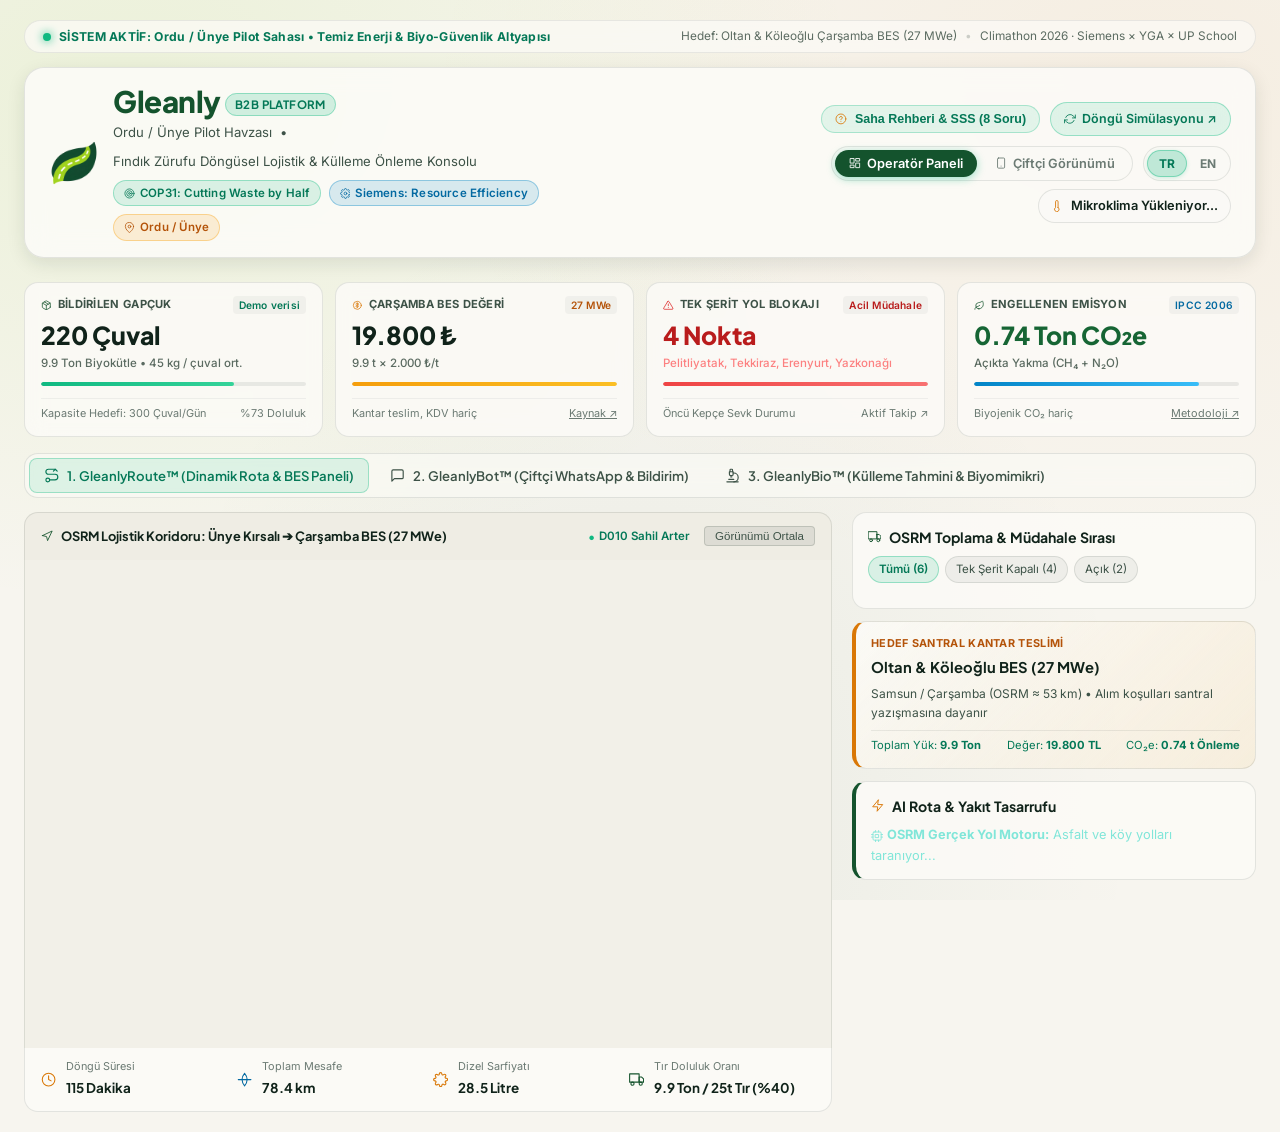
==== commit 0c870907: "feat: light theme with new Gleanly palette, refreshed screenshots and docs" ====
--- a/src/index.html
+++ b/src/index.html
@@ -38,7 +38,7 @@
                 <div>
                     <h1 class="brand-title">
                         Gleanly
-                        <span style="font-size:0.72rem; vertical-align:middle; background:rgba(16,185,129,0.18); border:1px solid rgba(16,185,129,0.35); color:#6EE7B7; padding:3px 9px; border-radius:12px; font-weight:700; letter-spacing:0.4px;">B2B PLATFORM</span>
+                        <span style="font-size:0.72rem; vertical-align:middle; background:rgba(16,185,129,0.18); border:1px solid rgba(16,185,129,0.35); color:#047857; padding:3px 9px; border-radius:12px; font-weight:700; letter-spacing:0.4px;">B2B PLATFORM</span>
                     </h1>
                     <p class="brand-subtitle" data-i18n="brand_subtitle">
                         <span>Ordu / Ünye Pilot Havzası</span>
@@ -71,7 +71,7 @@
                     </button>
 
                     <!-- İnteraktif Döngü Simülasyonu Butonu -->
-                    <a href="simulasyon.html" target="_blank" class="btn-faq-trigger" style="text-decoration:none; display:inline-flex; align-items:center; gap:6px; background:rgba(16,185,129,0.12); border:1px solid rgba(16,185,129,0.35); color:#6EE7B7;">
+                    <a href="simulasyon.html" target="_blank" class="btn-faq-trigger" style="text-decoration:none; display:inline-flex; align-items:center; gap:6px; background:rgba(16,185,129,0.12); border:1px solid rgba(16,185,129,0.35); color:#047857;">
                         <svg class="icon-svg sm" viewBox="0 0 24 24"><polyline points="23 4 23 10 17 10"></polyline><polyline points="1 20 1 14 7 14"></polyline><path d="M3.51 9a9 9 0 0 1 14.85-3.36L23 10M1 14l4.64 4.36A9 9 0 0 0 20.49 15"></path></svg>
                         <span>Döngü Simülasyonu ↗</span>
                     </a>
@@ -143,7 +143,7 @@
                     </div>
                     <span class="kpi-pill red">Acil Müdahale</span>
                 </div>
-                <div class="kpi-value" id="metric-road-blocked" style="color:#FEB2B2;">4 Nokta</div>
+                <div class="kpi-value" id="metric-road-blocked" style="color:#B91C1C;">4 Nokta</div>
                 <div class="kpi-subtext" style="color:#FC8181;">Pelitliyatak, Tekkiraz, Erenyurt, Yazkonağı</div>
                 <div class="kpi-progress-bar"><div class="kpi-progress-fill" style="width: 100%; background:linear-gradient(90deg, #EF4444, #F87171);"></div></div>
                 <div class="kpi-footer-meta"><span>Öncü Kepçe Sevk Durumu</span><span>Aktif Takip ↗</span></div>
@@ -157,7 +157,7 @@
                     </div>
                     <span class="kpi-pill blue">IPCC 2006</span>
                 </div>
-                <div class="kpi-value" id="metric-co2" style="color:#68D391;">0.74 Ton CO₂e</div>
+                <div class="kpi-value" id="metric-co2" style="color:#166534;">0.74 Ton CO₂e</div>
                 <div class="kpi-subtext">Açıkta Yakma (CH₄ + N₂O)</div>
                 <div class="kpi-progress-bar"><div class="kpi-progress-fill" style="width: 85%; background:linear-gradient(90deg, #0284C7, #38BDF8);"></div></div>
                 <div class="kpi-footer-meta"><span>Biyojenik CO₂ hariç</span><a href="kaynakca.html#d-co2" target="_blank" rel="noopener noreferrer" style="color:inherit;">Metodoloji ↗</a></div>
@@ -253,11 +253,11 @@
                     </div>
 
                     <!-- Hedef Santral Kantar Teslim Özeti -->
-                    <div class="sidebar-card" style="border-left: 4px solid var(--accent-amber); background: linear-gradient(135deg, rgba(13,27,32,0.95) 0%, rgba(245,158,11,0.08) 100%);">
-                        <div style="font-size:0.68rem; color:#FCD34D; font-weight:700; text-transform:uppercase; letter-spacing:0.3px; margin-bottom:4px;">Hedef Santral Kantar Teslimi</div>
-                        <h4 style="margin:0 0 4px 0; font-size:0.92rem; color:#FFFFFF;">Oltan & Köleoğlu BES (27 MWe)</h4>
-                        <p style="font-size:0.75rem; color:#CBD5E1; margin:0 0 8px 0;">Samsun / Çarşamba (OSRM ≈ 53 km) • Alım koşulları santral yazışmasına dayanır</p>
-                        <div style="display:flex; justify-content:space-between; font-size:0.7rem; color:#6EE7B7; border-top:1px solid rgba(255,255,255,0.08); padding-top:6px;">
+                    <div class="sidebar-card" style="border-left: 4px solid var(--accent-amber); background: linear-gradient(135deg, rgba(251, 250, 246, 0.95) 0%, rgba(245,158,11,0.08) 100%);">
+                        <div style="font-size:0.68rem; color:#B45309; font-weight:700; text-transform:uppercase; letter-spacing:0.3px; margin-bottom:4px;">Hedef Santral Kantar Teslimi</div>
+                        <h4 style="margin:0 0 4px 0; font-size:0.92rem; color:#10231A;">Oltan & Köleoğlu BES (27 MWe)</h4>
+                        <p style="font-size:0.75rem; color:#3D5247; margin:0 0 8px 0;">Samsun / Çarşamba (OSRM ≈ 53 km) • Alım koşulları santral yazışmasına dayanır</p>
+                        <div style="display:flex; justify-content:space-between; font-size:0.7rem; color:#047857; border-top:1px solid rgba(16, 35, 26, 0.08); padding-top:6px;">
                             <span>Toplam Yük: <strong>9.9 Ton</strong></span>
                             <span>Değer: <strong>19.800 TL</strong></span>
                             <span>CO₂e: <strong>0.74 t Önleme</strong></span>
@@ -300,7 +300,7 @@
                         <div class="form-group">
                             <div style="display:flex; justify-content:space-between; align-items:center; margin-bottom:5px;">
                                 <label for="form-village" style="margin-bottom:0;">Bulunduğunuz Köy / Mahalle</label>
-                                <button type="button" id="btn-toggle-custom-village" onclick="window.toggleCustomVillageInput()" style="background:transparent; border:none; color:#6EE7B7; font-size:0.75rem; font-weight:600; cursor:pointer; text-decoration:underline;">+ Farklı Köy Yaz</button>
+                                <button type="button" id="btn-toggle-custom-village" onclick="window.toggleCustomVillageInput()" style="background:transparent; border:none; color:#047857; font-size:0.75rem; font-weight:600; cursor:pointer; text-decoration:underline;">+ Farklı Köy Yaz</button>
                             </div>
                             <select id="form-village" class="form-control" onchange="window.handleVillageSelectChange(this)">
                                 <option value="Dereköy / Kadıhan Mah." selected>Dereköy / Kadıhan Mah.</option>
@@ -430,11 +430,11 @@
                         <!-- JS ile doldurulacak -->
                     </div>
 
-                    <div id="risk-recommendation" style="background:rgba(255,255,255,0.05); padding:14px; border-radius:var(--radius-sm); font-size:0.85rem; border-left:4px solid var(--accent-orange); margin-bottom:20px;">
+                    <div id="risk-recommendation" style="background:rgba(16, 35, 26, 0.05); padding:14px; border-radius:var(--radius-sm); font-size:0.85rem; border-left:4px solid var(--accent-orange); margin-bottom:20px;">
                         <!-- JS ile doldurulacak -->
                     </div>
 
-                    <h4 style="font-size:0.95rem; color:#FFFFFF; margin-bottom:10px; display:flex; align-items:center; gap:8px;">
+                    <h4 style="font-size:0.95rem; color:#10231A; margin-bottom:10px; display:flex; align-items:center; gap:8px;">
                         <svg class="icon-svg sm accent-red" viewBox="0 0 24 24"><path d="M10.29 3.86L1.82 18a2 2 0 0 0 1.71 3h16.94a2 2 0 0 0 1.71-3L13.71 3.86a2 2 0 0 0-3.42 0z"></path><line x1="12" y1="9" x2="12" y2="13"></line><line x1="12" y1="17" x2="12.01" y2="17"></line></svg>
                         <span>Neden Ham Halde Bahçeye Atılmamalı?</span>
                     </h4>
@@ -457,30 +457,30 @@
                         <img src="assets/faq/faq5_kompost.jpg" alt="Organik kompost" style="width:100%; height:100%; object-fit:cover;" loading="lazy">
                     </div>
 
-                    <div style="background:rgba(15, 23, 42, 0.6); border:1px solid rgba(255, 255, 255, 0.08); border-left:3px solid #059669; padding:14px 16px; border-radius:var(--radius-md); margin-bottom:14px;">
-                        <h4 style="color:#6EE7B7; font-size:0.9rem; margin-bottom:6px; display:flex; align-items:center; gap:8px;">
+                    <div style="background:rgba(251, 250, 246, 0.6); border:1px solid rgba(16, 35, 26, 0.08); border-left:3px solid #059669; padding:14px 16px; border-radius:var(--radius-md); margin-bottom:14px;">
+                        <h4 style="color:#047857; font-size:0.9rem; margin-bottom:6px; display:flex; align-items:center; gap:8px;">
                             <svg class="icon-svg sm accent-green" viewBox="0 0 24 24"><path d="M22 11.08V12a10 10 0 1 1-5.93-9.14"></path><polyline points="22 4 12 14.01 9 11.01"></polyline></svg>
                             <span>Trichoderma ile Kompost Yaklaşımı</span>
                         </h4>
-                        <ol style="font-size:0.8rem; color:#E2E8F0; padding-left:18px; line-height:1.55;">
+                        <ol style="font-size:0.8rem; color:#1F3A2E; padding-left:18px; line-height:1.55;">
                             <li><strong>Mikrobiyal Aktivatör:</strong> Trichoderma bazlı kompost aktivatörlerinin pirinç samanı ve bitki materyali gibi substratlarda ayrışmayı hızlandırdığı bildirilmiştir (<a href="kaynakca.html#k9" target="_blank" rel="noopener noreferrer">K9</a>, <a href="kaynakca.html#k10" target="_blank" rel="noopener noreferrer">K10</a>).</li>
                             <li><strong>Pilot Hedefi:</strong> Zürufta doz ve süre henüz ölçülmedi; sıcaklık, nem ve olgunluk izlenerek belirlenecek.</li>
                             <li><strong>Köye Dönüş:</strong> Olgunlaşan kompost, dönüş seferinde çiftçiye ücretsiz ulaştırılır.</li>
                         </ol>
                     </div>
 
-                    <div style="background:rgba(15, 23, 42, 0.6); border:1px solid rgba(255, 255, 255, 0.08); border-left:3px solid #D97706; padding:14px 16px; border-radius:var(--radius-md);">
-                        <h4 style="color:#FCD34D; font-size:0.9rem; margin-bottom:6px; display:flex; align-items:center; gap:8px;">
+                    <div style="background:rgba(251, 250, 246, 0.6); border:1px solid rgba(16, 35, 26, 0.08); border-left:3px solid #D97706; padding:14px 16px; border-radius:var(--radius-md);">
+                        <h4 style="color:#B45309; font-size:0.9rem; margin-bottom:6px; display:flex; align-items:center; gap:8px;">
                             <svg class="icon-svg sm accent-amber" viewBox="0 0 24 24"><line x1="18" y1="20" x2="18" y2="10"></line><line x1="12" y1="20" x2="12" y2="4"></line><line x1="6" y1="20" x2="6" y2="14"></line></svg>
                             <span>Enerji Değeri ve Pazar Bilgisi</span>
                         </h4>
-                        <p style="font-size:0.8rem; color:#E2E8F0; line-height:1.5;">
+                        <p style="font-size:0.8rem; color:#1F3A2E; line-height:1.5;">
                             Briketlenmiş zürufta alt ısıl değer 4.232 kcal/kg olarak ölçülmüştür (<a href="kaynakca.html#k1" target="_blank" rel="noopener noreferrer">K1</a>). Santral satın alma sorumlusuna göre (e-posta, 22 Ekim 2026) alım fiyatı 2.000 TL/ton + KDV, azami nem %35'tir; alım santralin kantarında yapılır, nakliyeyi tedarikçi üstlenir (<a href="kaynakca.html#d-fiyat" target="_blank" rel="noopener noreferrer">Kaynakça</a>).
                         </p>
                     </div>
                 </div>
             <!-- Çiftçi & BES Kazan-Kazan Adil Matematik Modeli (Bölüm 5 Hesabı) -->
-            <div class="panel-card" style="margin-top: 18px; border: 1px solid rgba(255, 255, 255, 0.08); background: var(--bg-card);">
+            <div class="panel-card" style="margin-top: 18px; border: 1px solid rgba(16, 35, 26, 0.08); background: var(--bg-card);">
                 <div style="display:flex; justify-content:space-between; align-items:center; flex-wrap:wrap; gap:12px; margin-bottom:12px;">
                     <h3 class="panel-title" style="margin:0; font-size:1.05rem;">
                         <svg class="icon-svg accent-green" viewBox="0 0 24 24"><line x1="12" y1="1" x2="12" y2="23"></line><path d="M17 5H9.5a3.5 3.5 0 0 0 0 7h5a3.5 3.5 0 0 1 0 7H6"></path></svg>
@@ -493,64 +493,64 @@
                 </p>
 
                 <div style="display:grid; grid-template-columns:repeat(auto-fit, minmax(220px, 1fr)); gap:12px; margin-bottom:14px;">
-                    <div style="background:rgba(15,23,42,0.7); border:1px solid rgba(255,255,255,0.08); padding:12px 14px; border-radius:var(--radius-sm);">
-                        <div style="font-size:0.72rem; color:#94A3B8; text-transform:uppercase; font-weight:700;">Girdi (Üretici Katkısı)</div>
-                        <div style="font-size:1.1rem; font-weight:800; color:#FFFFFF; margin:3px 0;">40 Çuval Gapçuk</div>
-                        <div style="font-size:0.75rem; color:#A7F3D0;">~1.800 kg çiğ harman zürufu yol kenarından teslim alınır.</div>
-                    </div>
-                    <div style="background:rgba(15,23,42,0.7); border:1px solid rgba(255,255,255,0.08); border-top:2px solid #059669; padding:12px 14px; border-radius:var(--radius-sm);">
-                        <div style="font-size:0.72rem; color:#6EE7B7; text-transform:uppercase; font-weight:700;">1. Doğrudan Biyo-Gübre</div>
-                        <div style="font-size:1.1rem; font-weight:800; color:#34D399; margin:3px 0;">2 Çuval (100 kg) Kompost</div>
+                    <div style="background:rgba(251, 250, 246, 0.7); border:1px solid rgba(16, 35, 26, 0.08); padding:12px 14px; border-radius:var(--radius-sm);">
+                        <div style="font-size:0.72rem; color:#5B6B61; text-transform:uppercase; font-weight:700;">Girdi (Üretici Katkısı)</div>
+                        <div style="font-size:1.1rem; font-weight:800; color:#10231A; margin:3px 0;">40 Çuval Gapçuk</div>
+                        <div style="font-size:0.75rem; color:#065F46;">~1.800 kg çiğ harman zürufu yol kenarından teslim alınır.</div>
+                    </div>
+                    <div style="background:rgba(251, 250, 246, 0.7); border:1px solid rgba(16, 35, 26, 0.08); border-top:2px solid #059669; padding:12px 14px; border-radius:var(--radius-sm);">
+                        <div style="font-size:0.72rem; color:#047857; text-transform:uppercase; font-weight:700;">1. Doğrudan Biyo-Gübre</div>
+                        <div style="font-size:1.1rem; font-weight:800; color:#047857; margin:3px 0;">2 Çuval (100 kg) Kompost</div>
                         <div style="font-size:0.75rem; color:#D1FAE5;">Ücretsiz kapıya teslim (Piyasa değeri: <strong>~1.200 ₺</strong>).</div>
                     </div>
-                    <div style="background:rgba(15,23,42,0.7); border:1px solid rgba(255,255,255,0.08); border-top:2px solid #D97706; padding:12px 14px; border-radius:var(--radius-sm);">
-                        <div style="font-size:0.72rem; color:#FCD34D; text-transform:uppercase; font-weight:700;">2. Ziraat Odası Kuponu</div>
-                        <div style="font-size:1.1rem; font-weight:800; color:#FBBF24; margin:3px 0;">%30 İndirim Kuponu</div>
+                    <div style="background:rgba(251, 250, 246, 0.7); border:1px solid rgba(16, 35, 26, 0.08); border-top:2px solid #D97706; padding:12px 14px; border-radius:var(--radius-sm);">
+                        <div style="font-size:0.72rem; color:#B45309; text-transform:uppercase; font-weight:700;">2. Ziraat Odası Kuponu</div>
+                        <div style="font-size:1.1rem; font-weight:800; color:#B45309; margin:3px 0;">%30 İndirim Kuponu</div>
                         <div style="font-size:0.75rem; color:#FEF3C7;">Varsayımsal gübre fiyatı üzerinden <strong>~700 ₺</strong> tasarruf.</div>
                     </div>
-                    <div style="background:rgba(15,23,42,0.7); border:1px solid rgba(255,255,255,0.08); border-top:2px solid #0284C7; padding:12px 14px; border-radius:var(--radius-sm);">
-                        <div style="font-size:0.72rem; color:#7DD3FC; text-transform:uppercase; font-weight:700;">3. Nakliye & İlaç Tasarrufu</div>
+                    <div style="background:rgba(251, 250, 246, 0.7); border:1px solid rgba(16, 35, 26, 0.08); border-top:2px solid #0284C7; padding:12px 14px; border-radius:var(--radius-sm);">
+                        <div style="font-size:0.72rem; color:#0369A1; text-transform:uppercase; font-weight:700;">3. Nakliye & İlaç Tasarrufu</div>
                         <div style="font-size:1.1rem; font-weight:800; color:#38BDF8; margin:3px 0;">2.300 ₺ Dolaylı Kazanç</div>
                         <div style="font-size:0.75rem; color:#E0F2FE;">Harman taşıma (800 ₺) + ilaç tasarrufu (1.500 ₺), varsayım.</div>
                     </div>
                 </div>
 
-                <div style="background:rgba(15,23,42,0.85); border:1px solid rgba(16,185,129,0.3); padding:10px 16px; border-radius:var(--radius-sm); display:flex; justify-content:space-between; align-items:center; flex-wrap:wrap; gap:10px; margin-bottom:12px;">
+                <div style="background:rgba(251, 250, 246, 0.85); border:1px solid rgba(16,185,129,0.3); padding:10px 16px; border-radius:var(--radius-sm); display:flex; justify-content:space-between; align-items:center; flex-wrap:wrap; gap:10px; margin-bottom:12px;">
                     <div>
-                        <strong style="color:#FFFFFF; font-size:0.88rem;">Toplam Net Çiftçi Katma Değeri:</strong>
-                        <span style="color:#6EE7B7; font-size:1.15rem; font-weight:800; margin-left:8px;">4.200 ₺ / Harman Sezonu</span>
-                    </div>
-                    <div style="font-size:0.75rem; color:#CBD5E1;">
+                        <strong style="color:#10231A; font-size:0.88rem;">Toplam Net Çiftçi Katma Değeri:</strong>
+                        <span style="color:#047857; font-size:1.15rem; font-weight:800; margin-left:8px;">4.200 ₺ / Harman Sezonu</span>
+                    </div>
+                    <div style="font-size:0.75rem; color:#3D5247;">
                         Çarşamba BES Değeri: <strong>~3.600 ₺</strong> • Önlenen Sera Gazı: <strong>~0.14 Ton CO₂e</strong>
                     </div>
                 </div>
 
                 <!-- 2. Kasa Analizi: Toplama Filosu & Santral Nakit Akışı (10 Tonluk Günlük Ring) -->
-                <div style="background:rgba(15,23,42,0.8); border:1px solid rgba(255,255,255,0.08); padding:12px 16px; border-radius:var(--radius-sm);">
+                <div style="background:rgba(251, 250, 246, 0.8); border:1px solid rgba(16, 35, 26, 0.08); padding:12px 16px; border-radius:var(--radius-sm);">
                     <div style="display:flex; justify-content:space-between; align-items:center; flex-wrap:wrap; gap:8px; margin-bottom:8px;">
-                        <span style="font-size:0.75rem; font-weight:700; color:#FCD34D; text-transform:uppercase; letter-spacing:0.3px;">
+                        <span style="font-size:0.75rem; font-weight:700; color:#B45309; text-transform:uppercase; letter-spacing:0.3px;">
                             Filo İşletme Nakit Akışı (9,9 Ton / 220 Çuval Sefer, Varsayımlara Dayalı)
                         </span>
-                        <span style="color:#FCD34D; font-size:0.72rem; padding:2px 6px;">
+                        <span style="color:#B45309; font-size:0.72rem; padding:2px 6px;">
                             Kendi Kendini Finanse Eden Model
                         </span>
                     </div>
                     <div style="display:grid; grid-template-columns:repeat(auto-fit, minmax(200px, 1fr)); gap:10px; font-size:0.82rem;">
-                        <div style="color:#E2E8F0;">
-                            <span style="color:#94A3B8;">Santral Kantar Hasılatı:</span><br/>
-                            <strong style="color:#34D399; font-size:1.05rem;">+19.800 ₺</strong> <small style="color:#6EE7B7;">(9,9 t x 2.000 ₺, KDV hariç)</small>
-                        </div>
-                        <div style="color:#E2E8F0;">
-                            <span style="color:#94A3B8;">Dizel Yakıt & Operasyon:</span><br/>
-                            <strong style="color:#F87171; font-size:1.05rem;">-3.500 ₺</strong> <small style="color:#FCA5A5;">(Dizel + şoför, varsayım)</small>
-                        </div>
-                        <div style="color:#E2E8F0;">
-                            <span style="color:#94A3B8;">Biyo-Kompost Üretim Maliyeti:</span><br/>
-                            <strong style="color:#F87171; font-size:1.05rem;">-100 ₺</strong> <small style="color:#FCA5A5;">(Kompost üretimi, varsayım)</small>
-                        </div>
-                        <div style="color:#E2E8F0; background:rgba(16,185,129,0.12); padding:6px 10px; border-radius:6px; border:1px solid rgba(16,185,129,0.3);">
-                            <span style="color:#6EE7B7; font-weight:700;">Sefer Başı Net Kasa Kârı:</span><br/>
-                            <strong style="color:#FFFFFF; font-size:1.15rem; font-weight:800;">+16.200 ₺ / Sefer</strong>
+                        <div style="color:#1F3A2E;">
+                            <span style="color:#5B6B61;">Santral Kantar Hasılatı:</span><br/>
+                            <strong style="color:#047857; font-size:1.05rem;">+19.800 ₺</strong> <small style="color:#047857;">(9,9 t x 2.000 ₺, KDV hariç)</small>
+                        </div>
+                        <div style="color:#1F3A2E;">
+                            <span style="color:#5B6B61;">Dizel Yakıt & Operasyon:</span><br/>
+                            <strong style="color:#DC2626; font-size:1.05rem;">-3.500 ₺</strong> <small style="color:#B91C1C;">(Dizel + şoför, varsayım)</small>
+                        </div>
+                        <div style="color:#1F3A2E;">
+                            <span style="color:#5B6B61;">Biyo-Kompost Üretim Maliyeti:</span><br/>
+                            <strong style="color:#DC2626; font-size:1.05rem;">-100 ₺</strong> <small style="color:#B91C1C;">(Kompost üretimi, varsayım)</small>
+                        </div>
+                        <div style="color:#1F3A2E; background:rgba(16,185,129,0.12); padding:6px 10px; border-radius:6px; border:1px solid rgba(16,185,129,0.3);">
+                            <span style="color:#047857; font-weight:700;">Sefer Başı Net Kasa Kârı:</span><br/>
+                            <strong style="color:#10231A; font-size:1.15rem; font-weight:800;">+16.200 ₺ / Sefer</strong>
                         </div>
                     </div>
                 </div>
@@ -564,7 +564,7 @@
                         <span>Kaynakça ve Doğrulama</span>
                     </h4>
                 </div>
-                <p class="references-sub">Rakamların dayanakları, kaynakta bulunamayanlar ve varsayımlar <a href="kaynakca.html" target="_blank" rel="noopener noreferrer" style="color:#6EE7B7;">Kaynakça ve Doğrulama</a> sayfasında listelenmiştir:</p>
+                <p class="references-sub">Rakamların dayanakları, kaynakta bulunamayanlar ve varsayımlar <a href="kaynakca.html" target="_blank" rel="noopener noreferrer" style="color:#047857;">Kaynakça ve Doğrulama</a> sayfasında listelenmiştir:</p>
 
                 <div class="references-grid">
                     <div class="ref-item">
@@ -659,7 +659,7 @@
                     <div class="faq-card">
                         <div class="faq-card-media">
                             <img src="assets/faq/faq2_kulleme.jpg" alt="Külleme Mantarı ve Fındık Yaprağı" loading="lazy">
-                            <span class="faq-card-badge" style="color:#FCA5A5; border-color:rgba(239,68,68,0.4);">C/N ≈ 33:1 · Doğrudan Serilmemeli</span>
+                            <span class="faq-card-badge" style="color:#B91C1C; border-color:rgba(239,68,68,0.4);">C/N ≈ 33:1 · Doğrudan Serilmemeli</span>
                         </div>
                         <div class="faq-card-content">
                             <h4>2. Neden Bahçeye Rastgele Dökülmemeli?</h4>
@@ -677,7 +677,7 @@
                     <div class="faq-card">
                         <div class="faq-card-media">
                             <img src="assets/faq/faq3_yakma.jpg" alt="Yol Kenarına Yığılmış Züruf ve Duman Tehlikesi" loading="lazy">
-                            <span class="faq-card-badge" style="color:#FCD34D; border-color:rgba(245,158,11,0.4);">Çevre Kanunu md. 8</span>
+                            <span class="faq-card-badge" style="color:#B45309; border-color:rgba(245,158,11,0.4);">Çevre Kanunu md. 8</span>
                         </div>
                         <div class="faq-card-content">
                             <h4>3. Yol Kenarına Atma ve Açıkta Yakma Neden Sorun?</h4>
@@ -704,18 +704,18 @@
                         <div class="faq-card-media">
                             <div class="faq-infographic-banner faq-banner-gps">
                                 <div style="display:flex; align-items:center; justify-content:center; gap:20px; width:100%; margin-bottom:12px;">
-                                    <div style="background:rgba(255,255,255,0.1); border:1px solid rgba(255,255,255,0.2); border-radius:50%; width:54px; height:54px; display:flex; align-items:center; justify-content:center;">
+                                    <div style="background:rgba(16, 35, 26, 0.1); border:1px solid rgba(16, 35, 26, 0.2); border-radius:50%; width:54px; height:54px; display:flex; align-items:center; justify-content:center;">
                                         <svg class="icon-svg lg accent-green" viewBox="0 0 24 24"><rect x="1" y="3" width="15" height="13"></rect><polygon points="16 8 20 8 23 11 23 16 16 16 16 8"></polygon><circle cx="5.5" cy="18.5" r="2.5"></circle><circle cx="18.5" cy="18.5" r="2.5"></circle></svg>
                                     </div>
                                     <div style="display:flex; flex-direction:column; align-items:center;">
                                         <svg class="icon-svg sm accent-amber" viewBox="0 0 24 24"><polygon points="12 2 15.09 8.26 22 9.27 17 14.14 18.18 21.02 12 17.77 5.82 21.02 7 14.14 2 9.27 8.91 8.26 12 2"></polygon></svg>
-                                        <span style="font-size:0.68rem; color:#94A3B8; margin-top:2px;">Mevcut GPS</span>
-                                    </div>
-                                    <div style="background:rgba(255,255,255,0.1); border:1px solid rgba(255,255,255,0.2); border-radius:50%; width:54px; height:54px; display:flex; align-items:center; justify-content:center;">
+                                        <span style="font-size:0.68rem; color:#5B6B61; margin-top:2px;">Mevcut GPS</span>
+                                    </div>
+                                    <div style="background:rgba(16, 35, 26, 0.1); border:1px solid rgba(16, 35, 26, 0.2); border-radius:50%; width:54px; height:54px; display:flex; align-items:center; justify-content:center;">
                                         <svg class="icon-svg lg accent-blue" viewBox="0 0 24 24"><circle cx="12" cy="12" r="10"></circle><line x1="2" y1="12" x2="22" y2="12"></line><path d="M12 2a15.3 15.3 0 0 1 4 10 15.3 15.3 0 0 1-4 10 15.3 15.3 0 0 1-4-10 15.3 15.3 0 0 1 4-10z"></path></svg>
                                     </div>
                                 </div>
-                                <div style="font-size:0.76rem; color:#E2E8F0; font-weight:600; text-align:center;">
+                                <div style="font-size:0.76rem; color:#1F3A2E; font-weight:600; text-align:center;">
                                     Mevcut GPS Telemetrisi & OSRM API
                                 </div>
                             </div>
@@ -739,16 +739,16 @@
                             <div class="faq-infographic-banner faq-banner-incentive">
                                 <div style="display:flex; align-items:center; justify-content:center; gap:12px; width:100%; margin-bottom:8px;">
                                     <div style="background:rgba(245,158,11,0.2); border:1px solid rgba(245,158,11,0.4); border-radius:12px; padding:8px 12px; text-align:center;">
-                                        <div style="font-size:0.68rem; color:#FCD34D; font-weight:700;">GİRDİ</div>
-                                        <div style="font-size:1.1rem; font-weight:800; color:#FFFFFF;">40 Çuval</div>
+                                        <div style="font-size:0.68rem; color:#B45309; font-weight:700;">GİRDİ</div>
+                                        <div style="font-size:1.1rem; font-weight:800; color:#10231A;">40 Çuval</div>
                                     </div>
                                     <svg class="icon-svg md accent-green" viewBox="0 0 24 24"><polyline points="9 18 15 12 9 6"></polyline></svg>
                                     <div style="background:rgba(16,185,129,0.2); border:1px solid rgba(16,185,129,0.4); border-radius:12px; padding:8px 12px; text-align:center;">
-                                        <div style="font-size:0.68rem; color:#6EE7B7; font-weight:700;">KAZANÇ</div>
-                                        <div style="font-size:1.1rem; font-weight:800; color:#34D399;">2 Çuval Kompost</div>
-                                    </div>
-                                </div>
-                                <div style="font-size:0.75rem; color:#FDE68A; font-weight:600; text-align:center;">
+                                        <div style="font-size:0.68rem; color:#047857; font-weight:700;">KAZANÇ</div>
+                                        <div style="font-size:1.1rem; font-weight:800; color:#047857;">2 Çuval Kompost</div>
+                                    </div>
+                                </div>
+                                <div style="font-size:0.75rem; color:#92400E; font-weight:600; text-align:center;">
                                     + %30 Gübre Kuponu + 2.300 ₺ Masraf Tasarrufu
                                 </div>
                             </div>
@@ -772,18 +772,18 @@
                             <div class="faq-infographic-banner faq-banner-scale">
                                 <div style="display:flex; align-items:center; justify-content:center; gap:16px; width:100%; margin-bottom:8px;">
                                     <div style="text-align:center;">
-                                        <div style="font-size:0.7rem; color:#93C5FD; font-weight:700;">KARADENİZ</div>
-                                        <div style="font-size:1.15rem; font-weight:800; color:#FFFFFF;">≈734 bin ha</div>
-                                        <div style="font-size:0.65rem; color:#6EE7B7;">Fındık Zürufu</div>
+                                        <div style="font-size:0.7rem; color:#1D4ED8; font-weight:700;">KARADENİZ</div>
+                                        <div style="font-size:1.15rem; font-weight:800; color:#10231A;">≈734 bin ha</div>
+                                        <div style="font-size:0.65rem; color:#047857;">Fındık Zürufu</div>
                                     </div>
                                     <svg class="icon-svg md accent-blue" viewBox="0 0 24 24"><polyline points="9 18 15 12 9 6"></polyline></svg>
                                     <div style="text-align:center;">
-                                        <div style="font-size:0.7rem; color:#93C5FD; font-weight:700;">EGE & AKDENİZ</div>
-                                        <div style="font-size:1.15rem; font-weight:800; color:#FFFFFF;">Zeytin & Pamuk</div>
-                                        <div style="font-size:0.65rem; color:#FCD34D;">Pirina & Sap</div>
-                                    </div>
-                                </div>
-                                <div style="font-size:0.76rem; color:#BAE6FD; font-weight:700; text-align:center;">
+                                        <div style="font-size:0.7rem; color:#1D4ED8; font-weight:700;">EGE & AKDENİZ</div>
+                                        <div style="font-size:1.15rem; font-weight:800; color:#10231A;">Zeytin & Pamuk</div>
+                                        <div style="font-size:0.65rem; color:#B45309;">Pirina & Sap</div>
+                                    </div>
+                                </div>
+                                <div style="font-size:0.76rem; color:#075985; font-weight:700; text-align:center;">
                                     Diğer tarımsal atıklara uyarlanabilir (hedef)
                                 </div>
                             </div>
@@ -804,19 +804,19 @@
                     <!-- Soru 7 -->
                     <div class="faq-card faq-card-extra">
                         <div class="faq-card-media">
-                            <div class="faq-infographic-banner" style="background:linear-gradient(135deg, rgba(2,132,199,0.3) 0%, rgba(15,23,42,0.95) 100%);">
+                            <div class="faq-infographic-banner" style="background:linear-gradient(135deg, rgba(2,132,199,0.3) 0%, rgba(251, 250, 246, 0.95) 100%);">
                                 <div style="display:flex; align-items:center; justify-content:center; gap:14px; width:100%; margin-bottom:8px;">
                                     <div style="background:rgba(2,132,199,0.25); border:1px solid rgba(56,189,248,0.4); border-radius:10px; padding:6px 10px; text-align:center;">
-                                        <div style="font-size:0.65rem; color:#7DD3FC; font-weight:700;">KÖY RINGI</div>
-                                        <div style="font-size:0.95rem; font-weight:800; color:#FFFFFF;">10t Kamyon</div>
+                                        <div style="font-size:0.65rem; color:#0369A1; font-weight:700;">KÖY RINGI</div>
+                                        <div style="font-size:0.95rem; font-weight:800; color:#10231A;">10t Kamyon</div>
                                     </div>
                                     <svg class="icon-svg sm accent-green" viewBox="0 0 24 24"><polyline points="9 18 15 12 9 6"></polyline></svg>
                                     <div style="background:rgba(16,185,129,0.25); border:1px solid rgba(16,185,129,0.4); border-radius:10px; padding:6px 10px; text-align:center;">
-                                        <div style="font-size:0.65rem; color:#6EE7B7; font-weight:700;">BES NAKLİYE</div>
-                                        <div style="font-size:0.95rem; font-weight:800; color:#34D399;">25t Tır</div>
-                                    </div>
-                                </div>
-                                <div style="font-size:0.75rem; color:#BAE6FD; font-weight:600; text-align:center;">
+                                        <div style="font-size:0.65rem; color:#047857; font-weight:700;">BES NAKLİYE</div>
+                                        <div style="font-size:0.95rem; font-weight:800; color:#047857;">25t Tır</div>
+                                    </div>
+                                </div>
+                                <div style="font-size:0.75rem; color:#075985; font-weight:600; text-align:center;">
                                     2 Kademeli Hibrit Kırsal Lojistik
                                 </div>
                             </div>
@@ -837,19 +837,19 @@
                     <!-- Soru 8 -->
                     <div class="faq-card faq-card-extra">
                         <div class="faq-card-media">
-                            <div class="faq-infographic-banner" style="background:linear-gradient(135deg, rgba(245,158,11,0.3) 0%, rgba(15,23,42,0.95) 100%);">
+                            <div class="faq-infographic-banner" style="background:linear-gradient(135deg, rgba(245,158,11,0.3) 0%, rgba(251, 250, 246, 0.95) 100%);">
                                 <div style="display:flex; align-items:center; justify-content:center; gap:14px; width:100%; margin-bottom:8px;">
                                     <div style="background:rgba(16,185,129,0.25); border:1px solid rgba(16,185,129,0.4); border-radius:10px; padding:6px 10px; text-align:center;">
-                                        <div style="font-size:0.65rem; color:#6EE7B7; font-weight:700;">NEM &le; %35</div>
-                                        <div style="font-size:0.92rem; font-weight:800; color:#34D399;">BES Santral</div>
-                                    </div>
-                                    <span style="color:#94A3B8; font-size:0.8rem;">|</span>
+                                        <div style="font-size:0.65rem; color:#047857; font-weight:700;">NEM &le; %35</div>
+                                        <div style="font-size:0.92rem; font-weight:800; color:#047857;">BES Santral</div>
+                                    </div>
+                                    <span style="color:#5B6B61; font-size:0.8rem;">|</span>
                                     <div style="background:rgba(245,158,11,0.25); border:1px solid rgba(245,158,11,0.4); border-radius:10px; padding:6px 10px; text-align:center;">
-                                        <div style="font-size:0.65rem; color:#FCD34D; font-weight:700;">NEM &gt; %35</div>
-                                        <div style="font-size:0.92rem; font-weight:800; color:#FBBF24;">Biyo-Kompost</div>
-                                    </div>
-                                </div>
-                                <div style="font-size:0.75rem; color:#FDE68A; font-weight:600; text-align:center;">
+                                        <div style="font-size:0.65rem; color:#B45309; font-weight:700;">NEM &gt; %35</div>
+                                        <div style="font-size:0.92rem; font-weight:800; color:#B45309;">Biyo-Kompost</div>
+                                    </div>
+                                </div>
+                                <div style="font-size:0.75rem; color:#92400E; font-weight:600; text-align:center;">
                                     Dijital Prob Nem Ölçümü & Akıllı Yönlendirme
                                 </div>
                             </div>
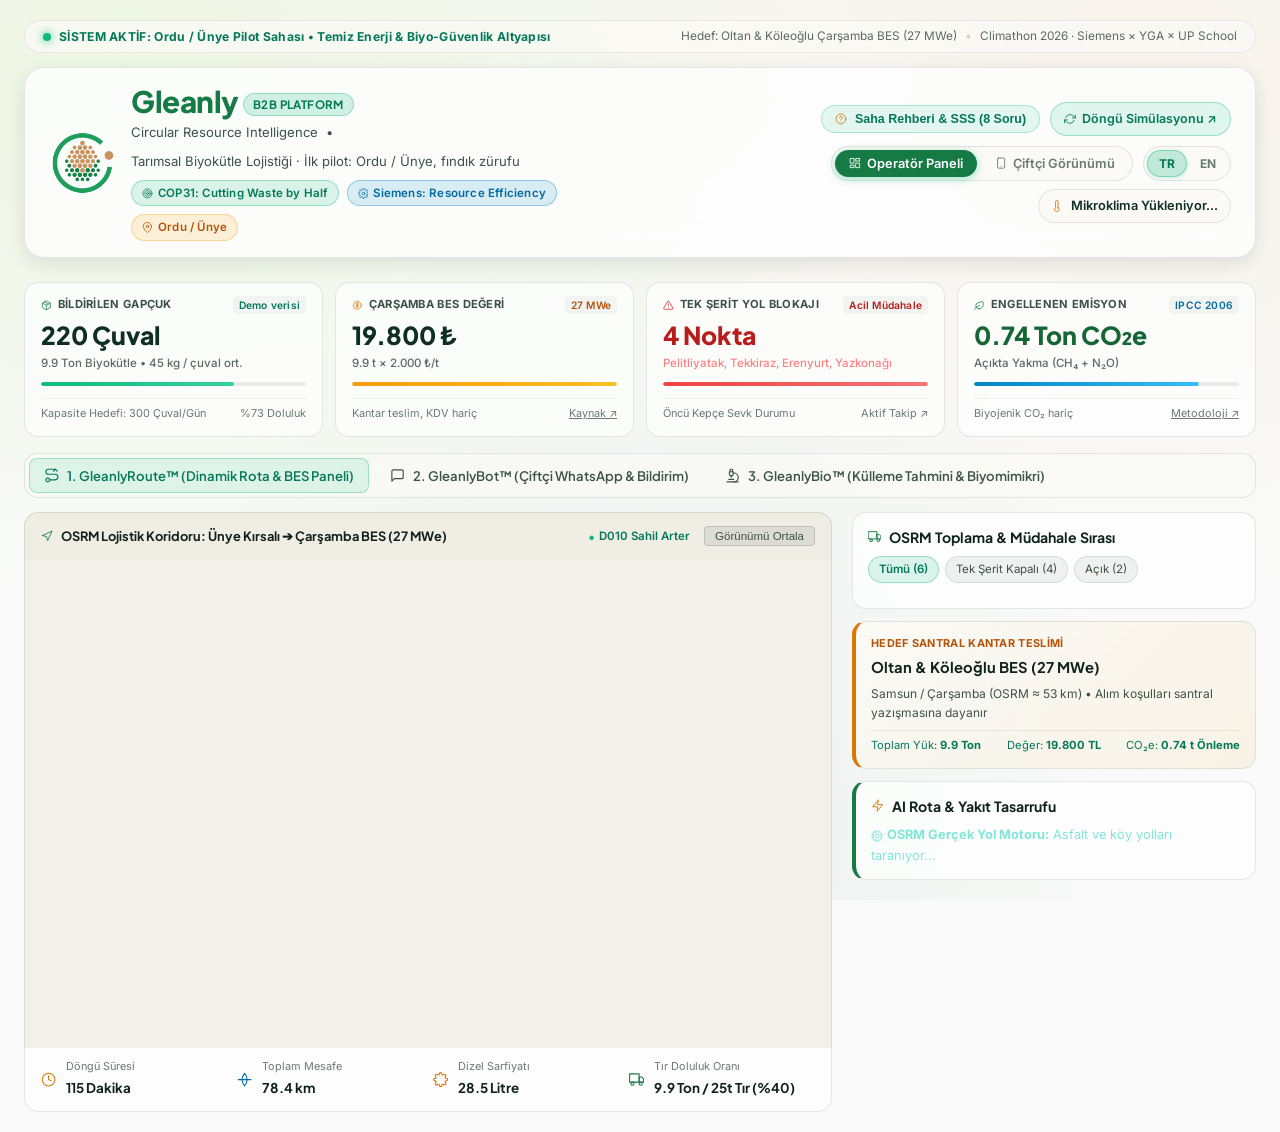
==== commit 724d59a0: "feat: apply Gleanly logo, favicon and palette to the site Replace logo and favicon assets, add apple" ====
--- a/src/index.html
+++ b/src/index.html
@@ -3,10 +3,11 @@
 <head>
     <meta charset="UTF-8">
     <meta name="viewport" content="width=device-width, initial-scale=1.0">
-    <title>Gleanly | Tarımsal Atık Lojistiği ve Külleme Erken Uyarı Platformu</title>
+    <title>Gleanly | Circular Resource Intelligence: Tarımsal Biyokütle Lojistiği</title>
     
     <!-- Favicon -->
-    <link rel="icon" type="image/png" href="assets/logo.png">
+    <link rel="icon" type="image/png" href="assets/favicon.png">
+    <link rel="apple-touch-icon" href="assets/apple-touch-icon.png">
 
     <!-- Leaflet CSS (Açık Kaynak Harita - Sıfır Token) -->
     <link rel="stylesheet" href="https://unpkg.com/leaflet@1.9.4/dist/leaflet.css" integrity="sha256-p4NxAoJBhIIN+hmNHrzRCf9tD/miZyoHS5obTRR9BMY=" crossorigin=""/>
@@ -41,9 +42,9 @@
                         <span style="font-size:0.72rem; vertical-align:middle; background:rgba(16,185,129,0.18); border:1px solid rgba(16,185,129,0.35); color:#047857; padding:3px 9px; border-radius:12px; font-weight:700; letter-spacing:0.4px;">B2B PLATFORM</span>
                     </h1>
                     <p class="brand-subtitle" data-i18n="brand_subtitle">
-                        <span>Ordu / Ünye Pilot Havzası</span>
+                        <span>Circular Resource Intelligence</span>
                         <span>•</span>
-                        <span>Fındık Zürufu Döngüsel Lojistik & Külleme Önleme Konsolu</span>
+                        <span>Tarımsal Biyokütle Lojistiği · İlk pilot: Ordu / Ünye, fındık zürufu</span>
                     </p>
                     <div class="brand-badges">
                         <span class="badge badge-cop">
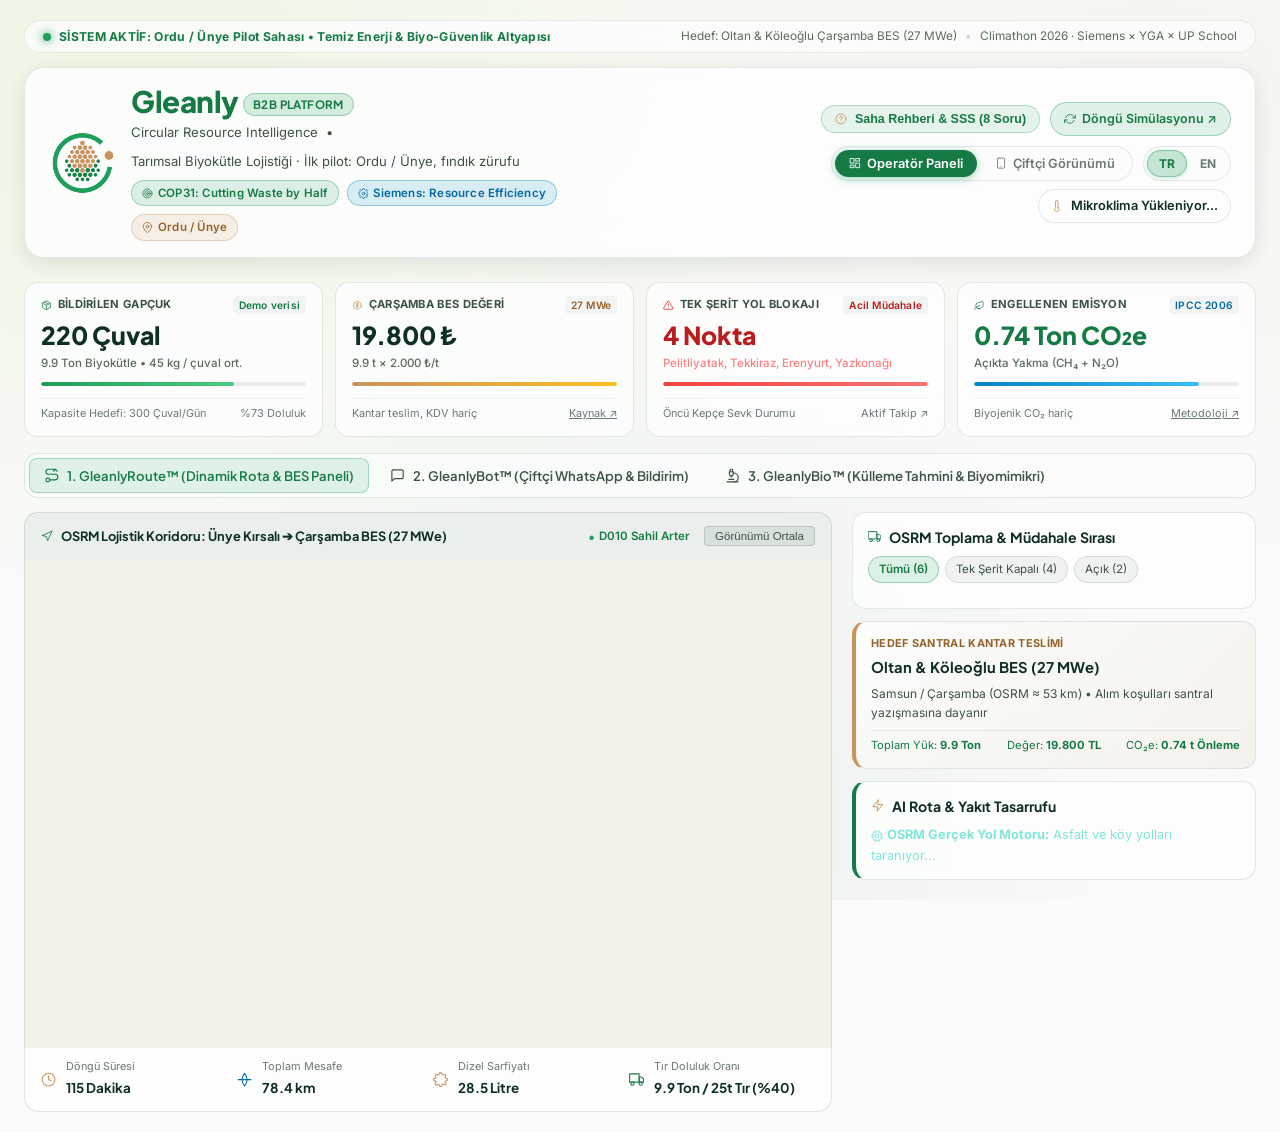
==== commit aa6e249c: "feat(site): unify palette, add pilot scope note, drop outdated screenshots Map hardcoded greens, amb" ====
--- a/src/index.html
+++ b/src/index.html
@@ -39,7 +39,7 @@
                 <div>
                     <h1 class="brand-title">
                         Gleanly
-                        <span style="font-size:0.72rem; vertical-align:middle; background:rgba(16,185,129,0.18); border:1px solid rgba(16,185,129,0.35); color:#047857; padding:3px 9px; border-radius:12px; font-weight:700; letter-spacing:0.4px;">B2B PLATFORM</span>
+                        <span style="font-size:0.72rem; vertical-align:middle; background:rgba(30, 158, 90, 0.18); border:1px solid rgba(30, 158, 90, 0.35); color:#167A45; padding:3px 9px; border-radius:12px; font-weight:700; letter-spacing:0.4px;">B2B PLATFORM</span>
                     </h1>
                     <p class="brand-subtitle" data-i18n="brand_subtitle">
                         <span>Circular Resource Intelligence</span>
@@ -72,7 +72,7 @@
                     </button>
 
                     <!-- İnteraktif Döngü Simülasyonu Butonu -->
-                    <a href="simulasyon.html" target="_blank" class="btn-faq-trigger" style="text-decoration:none; display:inline-flex; align-items:center; gap:6px; background:rgba(16,185,129,0.12); border:1px solid rgba(16,185,129,0.35); color:#047857;">
+                    <a href="simulasyon.html" target="_blank" class="btn-faq-trigger" style="text-decoration:none; display:inline-flex; align-items:center; gap:6px; background:rgba(30, 158, 90, 0.12); border:1px solid rgba(30, 158, 90, 0.35); color:#167A45;">
                         <svg class="icon-svg sm" viewBox="0 0 24 24"><polyline points="23 4 23 10 17 10"></polyline><polyline points="1 20 1 14 7 14"></polyline><path d="M3.51 9a9 9 0 0 1 14.85-3.36L23 10M1 14l4.64 4.36A9 9 0 0 0 20.49 15"></path></svg>
                         <span>Döngü Simülasyonu ↗</span>
                     </a>
@@ -132,7 +132,7 @@
                 </div>
                 <div class="kpi-value" id="metric-val-tl">19.800 ₺</div>
                 <div class="kpi-subtext" id="metric-val-usd">9.9 t × 2.000 ₺/t</div>
-                <div class="kpi-progress-bar"><div class="kpi-progress-fill" style="width: 100%; background:linear-gradient(90deg, #F59E0B, #FBBF24);"></div></div>
+                <div class="kpi-progress-bar"><div class="kpi-progress-fill" style="width: 100%; background:linear-gradient(90deg, #C9935E, #FBBF24);"></div></div>
                 <div class="kpi-footer-meta"><span>Kantar teslim, KDV hariç</span><a href="kaynakca.html#d-fiyat" target="_blank" rel="noopener noreferrer" style="color:inherit;">Kaynak ↗</a></div>
             </div>
 
@@ -158,7 +158,7 @@
                     </div>
                     <span class="kpi-pill blue">IPCC 2006</span>
                 </div>
-                <div class="kpi-value" id="metric-co2" style="color:#166534;">0.74 Ton CO₂e</div>
+                <div class="kpi-value" id="metric-co2" style="color:#167A45;">0.74 Ton CO₂e</div>
                 <div class="kpi-subtext">Açıkta Yakma (CH₄ + N₂O)</div>
                 <div class="kpi-progress-bar"><div class="kpi-progress-fill" style="width: 85%; background:linear-gradient(90deg, #0284C7, #38BDF8);"></div></div>
                 <div class="kpi-footer-meta"><span>Biyojenik CO₂ hariç</span><a href="kaynakca.html#d-co2" target="_blank" rel="noopener noreferrer" style="color:inherit;">Metodoloji ↗</a></div>
@@ -254,11 +254,11 @@
                     </div>
 
                     <!-- Hedef Santral Kantar Teslim Özeti -->
-                    <div class="sidebar-card" style="border-left: 4px solid var(--accent-amber); background: linear-gradient(135deg, rgba(251, 250, 246, 0.95) 0%, rgba(245,158,11,0.08) 100%);">
-                        <div style="font-size:0.68rem; color:#B45309; font-weight:700; text-transform:uppercase; letter-spacing:0.3px; margin-bottom:4px;">Hedef Santral Kantar Teslimi</div>
-                        <h4 style="margin:0 0 4px 0; font-size:0.92rem; color:#10231A;">Oltan & Köleoğlu BES (27 MWe)</h4>
+                    <div class="sidebar-card" style="border-left: 4px solid var(--accent-amber); background: linear-gradient(135deg, rgba(252, 253, 252, 0.95) 0%, rgba(201, 147, 94, 0.08) 100%);">
+                        <div style="font-size:0.68rem; color:#96622B; font-weight:700; text-transform:uppercase; letter-spacing:0.3px; margin-bottom:4px;">Hedef Santral Kantar Teslimi</div>
+                        <h4 style="margin:0 0 4px 0; font-size:0.92rem; color:#0F2E24;">Oltan & Köleoğlu BES (27 MWe)</h4>
                         <p style="font-size:0.75rem; color:#3D5247; margin:0 0 8px 0;">Samsun / Çarşamba (OSRM ≈ 53 km) • Alım koşulları santral yazışmasına dayanır</p>
-                        <div style="display:flex; justify-content:space-between; font-size:0.7rem; color:#047857; border-top:1px solid rgba(16, 35, 26, 0.08); padding-top:6px;">
+                        <div style="display:flex; justify-content:space-between; font-size:0.7rem; color:#167A45; border-top:1px solid rgba(15, 46, 36, 0.08); padding-top:6px;">
                             <span>Toplam Yük: <strong>9.9 Ton</strong></span>
                             <span>Değer: <strong>19.800 TL</strong></span>
                             <span>CO₂e: <strong>0.74 t Önleme</strong></span>
@@ -301,7 +301,7 @@
                         <div class="form-group">
                             <div style="display:flex; justify-content:space-between; align-items:center; margin-bottom:5px;">
                                 <label for="form-village" style="margin-bottom:0;">Bulunduğunuz Köy / Mahalle</label>
-                                <button type="button" id="btn-toggle-custom-village" onclick="window.toggleCustomVillageInput()" style="background:transparent; border:none; color:#047857; font-size:0.75rem; font-weight:600; cursor:pointer; text-decoration:underline;">+ Farklı Köy Yaz</button>
+                                <button type="button" id="btn-toggle-custom-village" onclick="window.toggleCustomVillageInput()" style="background:transparent; border:none; color:#167A45; font-size:0.75rem; font-weight:600; cursor:pointer; text-decoration:underline;">+ Farklı Köy Yaz</button>
                             </div>
                             <select id="form-village" class="form-control" onchange="window.handleVillageSelectChange(this)">
                                 <option value="Dereköy / Kadıhan Mah." selected>Dereköy / Kadıhan Mah.</option>
@@ -431,11 +431,11 @@
                         <!-- JS ile doldurulacak -->
                     </div>
 
-                    <div id="risk-recommendation" style="background:rgba(16, 35, 26, 0.05); padding:14px; border-radius:var(--radius-sm); font-size:0.85rem; border-left:4px solid var(--accent-orange); margin-bottom:20px;">
+                    <div id="risk-recommendation" style="background:rgba(15, 46, 36, 0.05); padding:14px; border-radius:var(--radius-sm); font-size:0.85rem; border-left:4px solid var(--accent-orange); margin-bottom:20px;">
                         <!-- JS ile doldurulacak -->
                     </div>
 
-                    <h4 style="font-size:0.95rem; color:#10231A; margin-bottom:10px; display:flex; align-items:center; gap:8px;">
+                    <h4 style="font-size:0.95rem; color:#0F2E24; margin-bottom:10px; display:flex; align-items:center; gap:8px;">
                         <svg class="icon-svg sm accent-red" viewBox="0 0 24 24"><path d="M10.29 3.86L1.82 18a2 2 0 0 0 1.71 3h16.94a2 2 0 0 0 1.71-3L13.71 3.86a2 2 0 0 0-3.42 0z"></path><line x1="12" y1="9" x2="12" y2="13"></line><line x1="12" y1="17" x2="12.01" y2="17"></line></svg>
                         <span>Neden Ham Halde Bahçeye Atılmamalı?</span>
                     </h4>
@@ -454,12 +454,12 @@
                     </h3>
                     <p class="panel-desc">Mikrobiyal aktivatörle kompostlama yaklaşımı (süre pilotta ölçülecek):</p>
 
-                    <div style="border-radius:var(--radius-md); overflow:hidden; margin-bottom:16px; height:140px; border:1px solid rgba(16,185,129,0.3);">
+                    <div style="border-radius:var(--radius-md); overflow:hidden; margin-bottom:16px; height:140px; border:1px solid rgba(30, 158, 90, 0.3);">
                         <img src="assets/faq/faq5_kompost.jpg" alt="Organik kompost" style="width:100%; height:100%; object-fit:cover;" loading="lazy">
                     </div>
 
-                    <div style="background:rgba(251, 250, 246, 0.6); border:1px solid rgba(16, 35, 26, 0.08); border-left:3px solid #059669; padding:14px 16px; border-radius:var(--radius-md); margin-bottom:14px;">
-                        <h4 style="color:#047857; font-size:0.9rem; margin-bottom:6px; display:flex; align-items:center; gap:8px;">
+                    <div style="background:rgba(252, 253, 252, 0.6); border:1px solid rgba(15, 46, 36, 0.08); border-left:3px solid #167A45; padding:14px 16px; border-radius:var(--radius-md); margin-bottom:14px;">
+                        <h4 style="color:#167A45; font-size:0.9rem; margin-bottom:6px; display:flex; align-items:center; gap:8px;">
                             <svg class="icon-svg sm accent-green" viewBox="0 0 24 24"><path d="M22 11.08V12a10 10 0 1 1-5.93-9.14"></path><polyline points="22 4 12 14.01 9 11.01"></polyline></svg>
                             <span>Trichoderma ile Kompost Yaklaşımı</span>
                         </h4>
@@ -470,8 +470,8 @@
                         </ol>
                     </div>
 
-                    <div style="background:rgba(251, 250, 246, 0.6); border:1px solid rgba(16, 35, 26, 0.08); border-left:3px solid #D97706; padding:14px 16px; border-radius:var(--radius-md);">
-                        <h4 style="color:#B45309; font-size:0.9rem; margin-bottom:6px; display:flex; align-items:center; gap:8px;">
+                    <div style="background:rgba(252, 253, 252, 0.6); border:1px solid rgba(15, 46, 36, 0.08); border-left:3px solid #C9935E; padding:14px 16px; border-radius:var(--radius-md);">
+                        <h4 style="color:#96622B; font-size:0.9rem; margin-bottom:6px; display:flex; align-items:center; gap:8px;">
                             <svg class="icon-svg sm accent-amber" viewBox="0 0 24 24"><line x1="18" y1="20" x2="18" y2="10"></line><line x1="12" y1="20" x2="12" y2="4"></line><line x1="6" y1="20" x2="6" y2="14"></line></svg>
                             <span>Enerji Değeri ve Pazar Bilgisi</span>
                         </h4>
@@ -481,7 +481,7 @@
                     </div>
                 </div>
             <!-- Çiftçi & BES Kazan-Kazan Adil Matematik Modeli (Bölüm 5 Hesabı) -->
-            <div class="panel-card" style="margin-top: 18px; border: 1px solid rgba(16, 35, 26, 0.08); background: var(--bg-card);">
+            <div class="panel-card" style="margin-top: 18px; border: 1px solid rgba(15, 46, 36, 0.08); background: var(--bg-card);">
                 <div style="display:flex; justify-content:space-between; align-items:center; flex-wrap:wrap; gap:12px; margin-bottom:12px;">
                     <h3 class="panel-title" style="margin:0; font-size:1.05rem;">
                         <svg class="icon-svg accent-green" viewBox="0 0 24 24"><line x1="12" y1="1" x2="12" y2="23"></line><path d="M17 5H9.5a3.5 3.5 0 0 0 0 7h5a3.5 3.5 0 0 1 0 7H6"></path></svg>
@@ -494,32 +494,32 @@
                 </p>
 
                 <div style="display:grid; grid-template-columns:repeat(auto-fit, minmax(220px, 1fr)); gap:12px; margin-bottom:14px;">
-                    <div style="background:rgba(251, 250, 246, 0.7); border:1px solid rgba(16, 35, 26, 0.08); padding:12px 14px; border-radius:var(--radius-sm);">
+                    <div style="background:rgba(252, 253, 252, 0.7); border:1px solid rgba(15, 46, 36, 0.08); padding:12px 14px; border-radius:var(--radius-sm);">
                         <div style="font-size:0.72rem; color:#5B6B61; text-transform:uppercase; font-weight:700;">Girdi (Üretici Katkısı)</div>
-                        <div style="font-size:1.1rem; font-weight:800; color:#10231A; margin:3px 0;">40 Çuval Gapçuk</div>
+                        <div style="font-size:1.1rem; font-weight:800; color:#0F2E24; margin:3px 0;">40 Çuval Gapçuk</div>
                         <div style="font-size:0.75rem; color:#065F46;">~1.800 kg çiğ harman zürufu yol kenarından teslim alınır.</div>
                     </div>
-                    <div style="background:rgba(251, 250, 246, 0.7); border:1px solid rgba(16, 35, 26, 0.08); border-top:2px solid #059669; padding:12px 14px; border-radius:var(--radius-sm);">
-                        <div style="font-size:0.72rem; color:#047857; text-transform:uppercase; font-weight:700;">1. Doğrudan Biyo-Gübre</div>
-                        <div style="font-size:1.1rem; font-weight:800; color:#047857; margin:3px 0;">2 Çuval (100 kg) Kompost</div>
+                    <div style="background:rgba(252, 253, 252, 0.7); border:1px solid rgba(15, 46, 36, 0.08); border-top:2px solid #167A45; padding:12px 14px; border-radius:var(--radius-sm);">
+                        <div style="font-size:0.72rem; color:#167A45; text-transform:uppercase; font-weight:700;">1. Doğrudan Biyo-Gübre</div>
+                        <div style="font-size:1.1rem; font-weight:800; color:#167A45; margin:3px 0;">2 Çuval (100 kg) Kompost</div>
                         <div style="font-size:0.75rem; color:#D1FAE5;">Ücretsiz kapıya teslim (Piyasa değeri: <strong>~1.200 ₺</strong>).</div>
                     </div>
-                    <div style="background:rgba(251, 250, 246, 0.7); border:1px solid rgba(16, 35, 26, 0.08); border-top:2px solid #D97706; padding:12px 14px; border-radius:var(--radius-sm);">
-                        <div style="font-size:0.72rem; color:#B45309; text-transform:uppercase; font-weight:700;">2. Ziraat Odası Kuponu</div>
-                        <div style="font-size:1.1rem; font-weight:800; color:#B45309; margin:3px 0;">%30 İndirim Kuponu</div>
+                    <div style="background:rgba(252, 253, 252, 0.7); border:1px solid rgba(15, 46, 36, 0.08); border-top:2px solid #C9935E; padding:12px 14px; border-radius:var(--radius-sm);">
+                        <div style="font-size:0.72rem; color:#96622B; text-transform:uppercase; font-weight:700;">2. Ziraat Odası Kuponu</div>
+                        <div style="font-size:1.1rem; font-weight:800; color:#96622B; margin:3px 0;">%30 İndirim Kuponu</div>
                         <div style="font-size:0.75rem; color:#FEF3C7;">Varsayımsal gübre fiyatı üzerinden <strong>~700 ₺</strong> tasarruf.</div>
                     </div>
-                    <div style="background:rgba(251, 250, 246, 0.7); border:1px solid rgba(16, 35, 26, 0.08); border-top:2px solid #0284C7; padding:12px 14px; border-radius:var(--radius-sm);">
+                    <div style="background:rgba(252, 253, 252, 0.7); border:1px solid rgba(15, 46, 36, 0.08); border-top:2px solid #0284C7; padding:12px 14px; border-radius:var(--radius-sm);">
                         <div style="font-size:0.72rem; color:#0369A1; text-transform:uppercase; font-weight:700;">3. Nakliye & İlaç Tasarrufu</div>
                         <div style="font-size:1.1rem; font-weight:800; color:#38BDF8; margin:3px 0;">2.300 ₺ Dolaylı Kazanç</div>
                         <div style="font-size:0.75rem; color:#E0F2FE;">Harman taşıma (800 ₺) + ilaç tasarrufu (1.500 ₺), varsayım.</div>
                     </div>
                 </div>
 
-                <div style="background:rgba(251, 250, 246, 0.85); border:1px solid rgba(16,185,129,0.3); padding:10px 16px; border-radius:var(--radius-sm); display:flex; justify-content:space-between; align-items:center; flex-wrap:wrap; gap:10px; margin-bottom:12px;">
+                <div style="background:rgba(252, 253, 252, 0.85); border:1px solid rgba(30, 158, 90, 0.3); padding:10px 16px; border-radius:var(--radius-sm); display:flex; justify-content:space-between; align-items:center; flex-wrap:wrap; gap:10px; margin-bottom:12px;">
                     <div>
-                        <strong style="color:#10231A; font-size:0.88rem;">Toplam Net Çiftçi Katma Değeri:</strong>
-                        <span style="color:#047857; font-size:1.15rem; font-weight:800; margin-left:8px;">4.200 ₺ / Harman Sezonu</span>
+                        <strong style="color:#0F2E24; font-size:0.88rem;">Toplam Net Çiftçi Katma Değeri:</strong>
+                        <span style="color:#167A45; font-size:1.15rem; font-weight:800; margin-left:8px;">4.200 ₺ / Harman Sezonu</span>
                     </div>
                     <div style="font-size:0.75rem; color:#3D5247;">
                         Çarşamba BES Değeri: <strong>~3.600 ₺</strong> • Önlenen Sera Gazı: <strong>~0.14 Ton CO₂e</strong>
@@ -527,19 +527,19 @@
                 </div>
 
                 <!-- 2. Kasa Analizi: Toplama Filosu & Santral Nakit Akışı (10 Tonluk Günlük Ring) -->
-                <div style="background:rgba(251, 250, 246, 0.8); border:1px solid rgba(16, 35, 26, 0.08); padding:12px 16px; border-radius:var(--radius-sm);">
+                <div style="background:rgba(252, 253, 252, 0.8); border:1px solid rgba(15, 46, 36, 0.08); padding:12px 16px; border-radius:var(--radius-sm);">
                     <div style="display:flex; justify-content:space-between; align-items:center; flex-wrap:wrap; gap:8px; margin-bottom:8px;">
-                        <span style="font-size:0.75rem; font-weight:700; color:#B45309; text-transform:uppercase; letter-spacing:0.3px;">
+                        <span style="font-size:0.75rem; font-weight:700; color:#96622B; text-transform:uppercase; letter-spacing:0.3px;">
                             Filo İşletme Nakit Akışı (9,9 Ton / 220 Çuval Sefer, Varsayımlara Dayalı)
                         </span>
-                        <span style="color:#B45309; font-size:0.72rem; padding:2px 6px;">
+                        <span style="color:#96622B; font-size:0.72rem; padding:2px 6px;">
                             Kendi Kendini Finanse Eden Model
                         </span>
                     </div>
                     <div style="display:grid; grid-template-columns:repeat(auto-fit, minmax(200px, 1fr)); gap:10px; font-size:0.82rem;">
                         <div style="color:#1F3A2E;">
                             <span style="color:#5B6B61;">Santral Kantar Hasılatı:</span><br/>
-                            <strong style="color:#047857; font-size:1.05rem;">+19.800 ₺</strong> <small style="color:#047857;">(9,9 t x 2.000 ₺, KDV hariç)</small>
+                            <strong style="color:#167A45; font-size:1.05rem;">+19.800 ₺</strong> <small style="color:#167A45;">(9,9 t x 2.000 ₺, KDV hariç)</small>
                         </div>
                         <div style="color:#1F3A2E;">
                             <span style="color:#5B6B61;">Dizel Yakıt & Operasyon:</span><br/>
@@ -549,9 +549,9 @@
                             <span style="color:#5B6B61;">Biyo-Kompost Üretim Maliyeti:</span><br/>
                             <strong style="color:#DC2626; font-size:1.05rem;">-100 ₺</strong> <small style="color:#B91C1C;">(Kompost üretimi, varsayım)</small>
                         </div>
-                        <div style="color:#1F3A2E; background:rgba(16,185,129,0.12); padding:6px 10px; border-radius:6px; border:1px solid rgba(16,185,129,0.3);">
-                            <span style="color:#047857; font-weight:700;">Sefer Başı Net Kasa Kârı:</span><br/>
-                            <strong style="color:#10231A; font-size:1.15rem; font-weight:800;">+16.200 ₺ / Sefer</strong>
+                        <div style="color:#1F3A2E; background:rgba(30, 158, 90, 0.12); padding:6px 10px; border-radius:6px; border:1px solid rgba(30, 158, 90, 0.3);">
+                            <span style="color:#167A45; font-weight:700;">Sefer Başı Net Kasa Kârı:</span><br/>
+                            <strong style="color:#0F2E24; font-size:1.15rem; font-weight:800;">+16.200 ₺ / Sefer</strong>
                         </div>
                     </div>
                 </div>
@@ -565,7 +565,7 @@
                         <span>Kaynakça ve Doğrulama</span>
                     </h4>
                 </div>
-                <p class="references-sub">Rakamların dayanakları, kaynakta bulunamayanlar ve varsayımlar <a href="kaynakca.html" target="_blank" rel="noopener noreferrer" style="color:#047857;">Kaynakça ve Doğrulama</a> sayfasında listelenmiştir:</p>
+                <p class="references-sub">Rakamların dayanakları, kaynakta bulunamayanlar ve varsayımlar <a href="kaynakca.html" target="_blank" rel="noopener noreferrer" style="color:#167A45;">Kaynakça ve Doğrulama</a> sayfasında listelenmiştir:</p>
 
                 <div class="references-grid">
                     <div class="ref-item">
@@ -610,7 +610,8 @@
 
         <!-- Footer -->
         <footer class="app-footer">
-            Climathon 2026 | Haftalık Görev 3: Build & Show | <strong>Taha Buğra Çiçek</strong> (Ünye / Ordu)<br/>
+            Gleanly · Circular Resource Intelligence | Climathon 2026 | <strong>Taha Buğra Çiçek</strong> (Ünye / Ordu)<br/>
+            Platform tarımsal biyokütle için tasarlanıyor; bu demodaki veriler ilk pilot olan fındık zürufuna aittir.<br/>
             Altyapı: Leaflet.js (OSRM Canlı Yol Navigasyonu) • Open-Meteo Canlı API • Modüler ES6 Mimarisi • <a href="kaynakca.html" target="_blank" rel="noopener noreferrer" style="color:inherit;">Kaynakça ve Doğrulama</a>
         </footer>
 
@@ -629,15 +630,18 @@
                     <svg class="icon-svg md accent-green" viewBox="0 0 24 24"><circle cx="12" cy="12" r="10"></circle><path d="M9.09 9a3 3 0 0 1 5.83 1c0 2-3 3-3 3"></path><line x1="12" y1="17" x2="12.01" y2="17"></line></svg>
                     <div>
                         <h3>Gleanly Bilgi Merkezi & Saha Gerçekleri</h3>
-                        <p id="modal-faq-subtitle">Jüri ve Değerlendiriciler İçin 3 Temel Saha Gerçeği (Giriş Rehberi)</p>
+                        <p id="modal-faq-subtitle">İlk pilot: fındık zürufu. Jüri ve değerlendiriciler için 3 temel saha gerçeği</p>
                     </div>
                 </div>
                 <button class="modal-close-btn" onclick="closeFaqModal()">&times;</button>
             </div>
             
             <div class="modal-body">
+                <p class="modal-scope-note">
+                    <strong>Kapsam:</strong> Gleanly, tarımsal biyokütleyi (meyve ve sebze artıkları, hasat ve budama artığı) köyden alıcıya taşımayı hedefliyor. İlk pilot <strong>Ordu / Ünye'de fındık zürufu</strong> ile planlanıyor. Bu sayfadaki sayılar yalnızca fındık zürufu içindir; diğer atık türleri için nem sınırı, çuval ağırlığı ve alıcı bilgisi pilot sonrasında ayrıca doğrulanacaktır.
+                </p>
                 <div class="faq-grid">
-                    
+
                     <!-- Soru 1 -->
                     <div class="faq-card">
                         <div class="faq-card-media">
@@ -678,7 +682,7 @@
                     <div class="faq-card">
                         <div class="faq-card-media">
                             <img src="assets/faq/faq3_yakma.jpg" alt="Yol Kenarına Yığılmış Züruf ve Duman Tehlikesi" loading="lazy">
-                            <span class="faq-card-badge" style="color:#B45309; border-color:rgba(245,158,11,0.4);">Çevre Kanunu md. 8</span>
+                            <span class="faq-card-badge" style="color:#96622B; border-color:rgba(201, 147, 94, 0.4);">Çevre Kanunu md. 8</span>
                         </div>
                         <div class="faq-card-content">
                             <h4>3. Yol Kenarına Atma ve Açıkta Yakma Neden Sorun?</h4>
@@ -705,14 +709,14 @@
                         <div class="faq-card-media">
                             <div class="faq-infographic-banner faq-banner-gps">
                                 <div style="display:flex; align-items:center; justify-content:center; gap:20px; width:100%; margin-bottom:12px;">
-                                    <div style="background:rgba(16, 35, 26, 0.1); border:1px solid rgba(16, 35, 26, 0.2); border-radius:50%; width:54px; height:54px; display:flex; align-items:center; justify-content:center;">
+                                    <div style="background:rgba(15, 46, 36, 0.1); border:1px solid rgba(15, 46, 36, 0.2); border-radius:50%; width:54px; height:54px; display:flex; align-items:center; justify-content:center;">
                                         <svg class="icon-svg lg accent-green" viewBox="0 0 24 24"><rect x="1" y="3" width="15" height="13"></rect><polygon points="16 8 20 8 23 11 23 16 16 16 16 8"></polygon><circle cx="5.5" cy="18.5" r="2.5"></circle><circle cx="18.5" cy="18.5" r="2.5"></circle></svg>
                                     </div>
                                     <div style="display:flex; flex-direction:column; align-items:center;">
                                         <svg class="icon-svg sm accent-amber" viewBox="0 0 24 24"><polygon points="12 2 15.09 8.26 22 9.27 17 14.14 18.18 21.02 12 17.77 5.82 21.02 7 14.14 2 9.27 8.91 8.26 12 2"></polygon></svg>
                                         <span style="font-size:0.68rem; color:#5B6B61; margin-top:2px;">Mevcut GPS</span>
                                     </div>
-                                    <div style="background:rgba(16, 35, 26, 0.1); border:1px solid rgba(16, 35, 26, 0.2); border-radius:50%; width:54px; height:54px; display:flex; align-items:center; justify-content:center;">
+                                    <div style="background:rgba(15, 46, 36, 0.1); border:1px solid rgba(15, 46, 36, 0.2); border-radius:50%; width:54px; height:54px; display:flex; align-items:center; justify-content:center;">
                                         <svg class="icon-svg lg accent-blue" viewBox="0 0 24 24"><circle cx="12" cy="12" r="10"></circle><line x1="2" y1="12" x2="22" y2="12"></line><path d="M12 2a15.3 15.3 0 0 1 4 10 15.3 15.3 0 0 1-4 10 15.3 15.3 0 0 1-4-10 15.3 15.3 0 0 1 4-10z"></path></svg>
                                     </div>
                                 </div>
@@ -739,14 +743,14 @@
                         <div class="faq-card-media">
                             <div class="faq-infographic-banner faq-banner-incentive">
                                 <div style="display:flex; align-items:center; justify-content:center; gap:12px; width:100%; margin-bottom:8px;">
-                                    <div style="background:rgba(245,158,11,0.2); border:1px solid rgba(245,158,11,0.4); border-radius:12px; padding:8px 12px; text-align:center;">
-                                        <div style="font-size:0.68rem; color:#B45309; font-weight:700;">GİRDİ</div>
-                                        <div style="font-size:1.1rem; font-weight:800; color:#10231A;">40 Çuval</div>
+                                    <div style="background:rgba(201, 147, 94, 0.2); border:1px solid rgba(201, 147, 94, 0.4); border-radius:12px; padding:8px 12px; text-align:center;">
+                                        <div style="font-size:0.68rem; color:#96622B; font-weight:700;">GİRDİ</div>
+                                        <div style="font-size:1.1rem; font-weight:800; color:#0F2E24;">40 Çuval</div>
                                     </div>
                                     <svg class="icon-svg md accent-green" viewBox="0 0 24 24"><polyline points="9 18 15 12 9 6"></polyline></svg>
-                                    <div style="background:rgba(16,185,129,0.2); border:1px solid rgba(16,185,129,0.4); border-radius:12px; padding:8px 12px; text-align:center;">
-                                        <div style="font-size:0.68rem; color:#047857; font-weight:700;">KAZANÇ</div>
-                                        <div style="font-size:1.1rem; font-weight:800; color:#047857;">2 Çuval Kompost</div>
+                                    <div style="background:rgba(30, 158, 90, 0.2); border:1px solid rgba(30, 158, 90, 0.4); border-radius:12px; padding:8px 12px; text-align:center;">
+                                        <div style="font-size:0.68rem; color:#167A45; font-weight:700;">KAZANÇ</div>
+                                        <div style="font-size:1.1rem; font-weight:800; color:#167A45;">2 Çuval Kompost</div>
                                     </div>
                                 </div>
                                 <div style="font-size:0.75rem; color:#92400E; font-weight:600; text-align:center;">
@@ -774,14 +778,14 @@
                                 <div style="display:flex; align-items:center; justify-content:center; gap:16px; width:100%; margin-bottom:8px;">
                                     <div style="text-align:center;">
                                         <div style="font-size:0.7rem; color:#1D4ED8; font-weight:700;">KARADENİZ</div>
-                                        <div style="font-size:1.15rem; font-weight:800; color:#10231A;">≈734 bin ha</div>
-                                        <div style="font-size:0.65rem; color:#047857;">Fındık Zürufu</div>
+                                        <div style="font-size:1.15rem; font-weight:800; color:#0F2E24;">≈734 bin ha</div>
+                                        <div style="font-size:0.65rem; color:#167A45;">Fındık Zürufu</div>
                                     </div>
                                     <svg class="icon-svg md accent-blue" viewBox="0 0 24 24"><polyline points="9 18 15 12 9 6"></polyline></svg>
                                     <div style="text-align:center;">
                                         <div style="font-size:0.7rem; color:#1D4ED8; font-weight:700;">EGE & AKDENİZ</div>
-                                        <div style="font-size:1.15rem; font-weight:800; color:#10231A;">Zeytin & Pamuk</div>
-                                        <div style="font-size:0.65rem; color:#B45309;">Pirina & Sap</div>
+                                        <div style="font-size:1.15rem; font-weight:800; color:#0F2E24;">Zeytin & Pamuk</div>
+                                        <div style="font-size:0.65rem; color:#96622B;">Pirina & Sap</div>
                                     </div>
                                 </div>
                                 <div style="font-size:0.76rem; color:#075985; font-weight:700; text-align:center;">
@@ -805,16 +809,16 @@
                     <!-- Soru 7 -->
                     <div class="faq-card faq-card-extra">
                         <div class="faq-card-media">
-                            <div class="faq-infographic-banner" style="background:linear-gradient(135deg, rgba(2,132,199,0.3) 0%, rgba(251, 250, 246, 0.95) 100%);">
+                            <div class="faq-infographic-banner" style="background:linear-gradient(135deg, rgba(2,132,199,0.3) 0%, rgba(252, 253, 252, 0.95) 100%);">
                                 <div style="display:flex; align-items:center; justify-content:center; gap:14px; width:100%; margin-bottom:8px;">
                                     <div style="background:rgba(2,132,199,0.25); border:1px solid rgba(56,189,248,0.4); border-radius:10px; padding:6px 10px; text-align:center;">
                                         <div style="font-size:0.65rem; color:#0369A1; font-weight:700;">KÖY RINGI</div>
-                                        <div style="font-size:0.95rem; font-weight:800; color:#10231A;">10t Kamyon</div>
+                                        <div style="font-size:0.95rem; font-weight:800; color:#0F2E24;">10t Kamyon</div>
                                     </div>
                                     <svg class="icon-svg sm accent-green" viewBox="0 0 24 24"><polyline points="9 18 15 12 9 6"></polyline></svg>
-                                    <div style="background:rgba(16,185,129,0.25); border:1px solid rgba(16,185,129,0.4); border-radius:10px; padding:6px 10px; text-align:center;">
-                                        <div style="font-size:0.65rem; color:#047857; font-weight:700;">BES NAKLİYE</div>
-                                        <div style="font-size:0.95rem; font-weight:800; color:#047857;">25t Tır</div>
+                                    <div style="background:rgba(30, 158, 90, 0.25); border:1px solid rgba(30, 158, 90, 0.4); border-radius:10px; padding:6px 10px; text-align:center;">
+                                        <div style="font-size:0.65rem; color:#167A45; font-weight:700;">BES NAKLİYE</div>
+                                        <div style="font-size:0.95rem; font-weight:800; color:#167A45;">25t Tır</div>
                                     </div>
                                 </div>
                                 <div style="font-size:0.75rem; color:#075985; font-weight:600; text-align:center;">
@@ -838,16 +842,16 @@
                     <!-- Soru 8 -->
                     <div class="faq-card faq-card-extra">
                         <div class="faq-card-media">
-                            <div class="faq-infographic-banner" style="background:linear-gradient(135deg, rgba(245,158,11,0.3) 0%, rgba(251, 250, 246, 0.95) 100%);">
+                            <div class="faq-infographic-banner" style="background:linear-gradient(135deg, rgba(201, 147, 94, 0.3) 0%, rgba(252, 253, 252, 0.95) 100%);">
                                 <div style="display:flex; align-items:center; justify-content:center; gap:14px; width:100%; margin-bottom:8px;">
-                                    <div style="background:rgba(16,185,129,0.25); border:1px solid rgba(16,185,129,0.4); border-radius:10px; padding:6px 10px; text-align:center;">
-                                        <div style="font-size:0.65rem; color:#047857; font-weight:700;">NEM &le; %35</div>
-                                        <div style="font-size:0.92rem; font-weight:800; color:#047857;">BES Santral</div>
+                                    <div style="background:rgba(30, 158, 90, 0.25); border:1px solid rgba(30, 158, 90, 0.4); border-radius:10px; padding:6px 10px; text-align:center;">
+                                        <div style="font-size:0.65rem; color:#167A45; font-weight:700;">NEM &le; %35</div>
+                                        <div style="font-size:0.92rem; font-weight:800; color:#167A45;">BES Santral</div>
                                     </div>
                                     <span style="color:#5B6B61; font-size:0.8rem;">|</span>
-                                    <div style="background:rgba(245,158,11,0.25); border:1px solid rgba(245,158,11,0.4); border-radius:10px; padding:6px 10px; text-align:center;">
-                                        <div style="font-size:0.65rem; color:#B45309; font-weight:700;">NEM &gt; %35</div>
-                                        <div style="font-size:0.92rem; font-weight:800; color:#B45309;">Biyo-Kompost</div>
+                                    <div style="background:rgba(201, 147, 94, 0.25); border:1px solid rgba(201, 147, 94, 0.4); border-radius:10px; padding:6px 10px; text-align:center;">
+                                        <div style="font-size:0.65rem; color:#96622B; font-weight:700;">NEM &gt; %35</div>
+                                        <div style="font-size:0.92rem; font-weight:800; color:#96622B;">Biyo-Kompost</div>
                                     </div>
                                 </div>
                                 <div style="font-size:0.75rem; color:#92400E; font-weight:600; text-align:center;">
